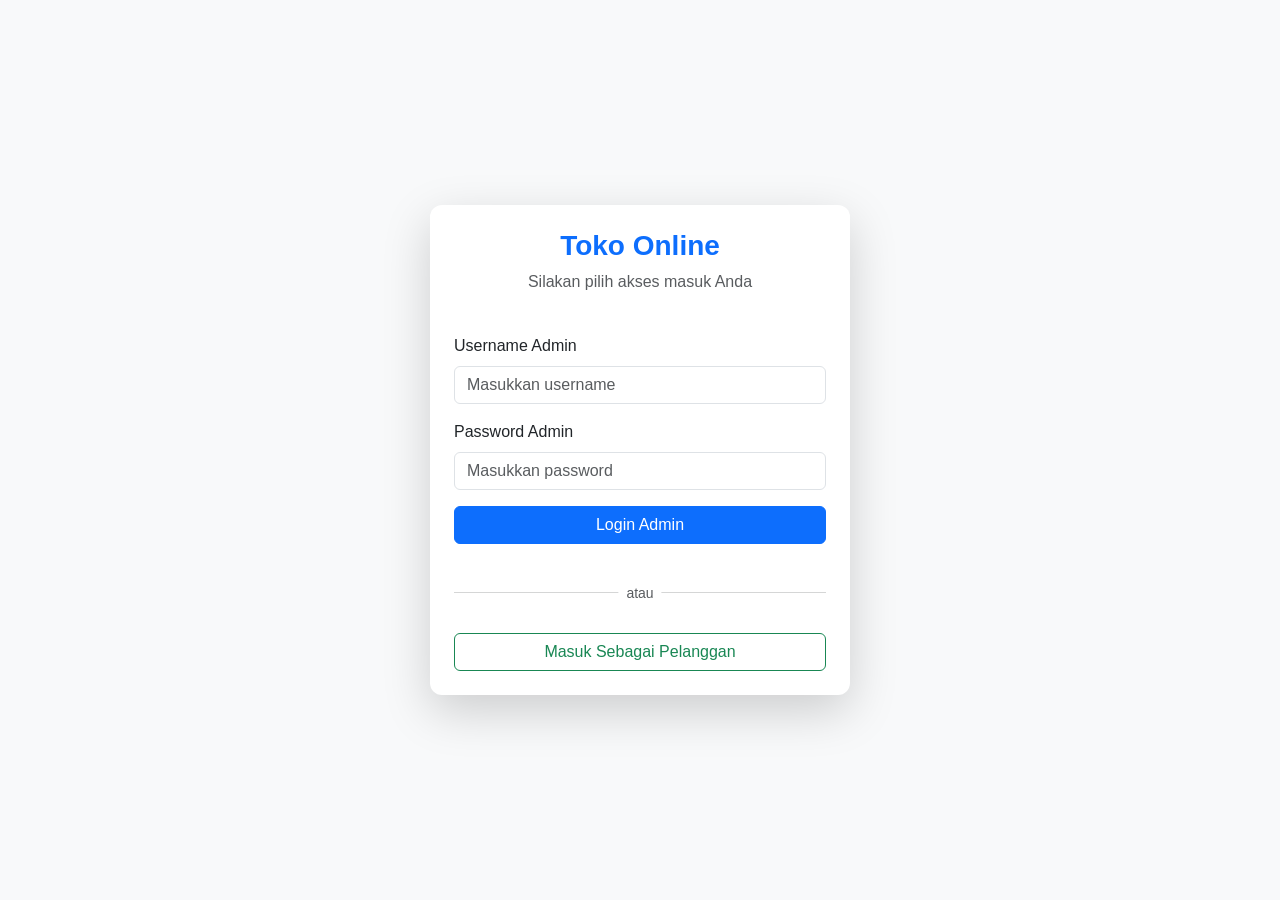
==== index.html @ 9d7d410e "Update index.html" ====
<!DOCTYPE html>
<html lang="id">
<head>
  <meta charset="UTF-8">
  <meta name="viewport" content="width=device-width, initial-scale=1.0">
  <title>Toko Online - BlueThree</title>
  <!-- Bootstrap 5.3 CSS -->
  <link href="https://cdn.jsdelivr.net/npm/bootstrap@5.3.2/dist/css/bootstrap.min.css" rel="stylesheet">
  <link rel="stylesheet" href="style.css">
</head>
<body>

  <!-- Floating Navbar -->
  <nav class="navbar navbar-expand-lg navbar-dark bg-primary floating-nav sticky-top shadow-sm">
    <div class="container">
      <a class="navbar-brand fw-bold" href="#">BlueThree</a>
      <button class="navbar-toggler" type="button" data-bs-toggle="collapse" data-bs-target="#navbarNav">
        <span class="navbar-toggler-icon"></span>
      </button>
      <div class="collapse navbar-collapse" id="navbarNav">
        <ul class="navbar-nav ms-auto">
          <li class="nav-item">
            <a class="nav-link active" id="nav-dash-link" href="#" onclick="showSection('dashboard')">Dashboard</a>
          </li>
          <li class="nav-item">
            <a class="nav-link" id="nav-flash-link" href="#" onclick="showSection('flashsale')">Flash Sale</a>
          </li>
          <li class="nav-item">
            <a class="nav-link" id="nav-cart-link" href="#" onclick="showSection('keranjang')">
              Keranjang <span class="badge bg-danger" id="cartCount">0</span>
            </a>
          </li>
          <li class="nav-item ms-lg-2">
            <button onclick="logout()" class="btn btn-outline-light btn-sm mt-1 mt-lg-0">Keluar</button>
          </li>
        </ul>
      </div>
    </div>
  </nav>

  <main class="container py-4">

    <!-- 1. SEKSI DASHBOARD -->
    <section id="sec-dashboard">
      <div class="row mb-4 align-items-center g-2">
        <div class="col-md-6">
          <input type="text" id="searchInput" class="form-control" placeholder="Cari Produk..." onkeyup="filterProduk()">
        </div>
        <div class="col-md-6 text-md-end">
          <div id="categoryButtons" class="d-flex flex-wrap gap-1 justify-md-content-end">
            <!-- Filter Kategori diisi via JS -->
          </div>
        </div>
      </div>

      <!-- Produk Terpopuler (4 Produk Pertama) -->
      <h4 class="fw-bold mb-3">Produk Terpopuler</h4>
      <div class="row g-3 mb-5" id="popularProductsContainer"></div>

      <!-- Semua Produk -->
      <h4 class="fw-bold mb-3">Semua Produk</h4>
      <div class="row g-3" id="allProductsContainer"></div>
    </section>

    <!-- 2. SEKSI FLASH SALE -->
    <section id="sec-flashsale" class="d-none">
      <div class="p-3 bg-danger text-white rounded mb-4 shadow-sm">
        <h3 class="fw-bold mb-0">🔥 Promo Flash Sale Hari Ini!</h3>
        <p class="mb-0">Dapatkan diskon spesial sebelum penawaran berakhir!</p>
      </div>
      <div class="row g-3" id="flashSaleContainer"></div>
    </section>

    <!-- 3. SEKSI KERANJANG & CHECKOUT -->
    <section id="sec-keranjang" class="d-none">
      <h3 class="fw-bold mb-4">Keranjang Belanja</h3>
      <div class="row g-4">
        <div class="col-lg-8">
          <div class="card shadow-sm p-3">
            <div class="table-responsive">
              <table class="table align-middle">
                <thead>
                  <tr>
                    <th>Produk</th>
                    <th>Harga</th>
                    <th>Aksi</th>
                  </tr>
                </thead>
                <tbody id="cartTableBody"></tbody>
              </table>
            </div>
            <div class="text-end fw-bold fs-5 mt-2">
              Total: Rp <span id="cartTotal">0</span>
            </div>
          </div>
        </div>

        <!-- Form Checkout -->
        <div class="col-lg-4">
          <div class="card shadow-sm p-3">
            <h5 class="fw-bold mb-3">Form Checkout</h5>
            <form id="checkoutForm" onsubmit="handleCheckout(event)">
              <div class="mb-3">
                <label for="custNama" class="form-label fw-semibold">Nama Lengkap</label>
                <input type="text" id="custNama" class="form-control" placeholder="Masukkan nama lengkap" required>
              </div>
              <div class="mb-3">
                <label for="custTelp" class="form-label fw-semibold">No Telepon / WhatsApp</label>
                <input type="tel" id="custTelp" class="form-control" placeholder="08xxxxxxxxxx" required>
              </div>
              <div class="mb-3">
                <label for="custAlamat" class="form-label fw-semibold">Alamat Lengkap</label>
                <textarea id="custAlamat" class="form-control" rows="3" placeholder="Alamat jalan, nomor rumah, kecamatan, kota" required></textarea>
              </div>

              <!-- Pilihan Metode Pembayaran -->
              <div class="mb-3">
                <label class="form-label fw-semibold">Metode Pembayaran</label>
                <div class="d-flex flex-column gap-2">
                  <div class="form-check border p-2 rounded">
                    <input class="form-check-input ms-1" type="radio" name="metodeBayar" id="qris" value="QRIS" checked>
                    <label class="form-check-label ms-2 fw-semibold" for="qris">
                      📱 QRIS (All E-Wallet / M-Banking)
                    </label>
                  </div>
                  <div class="form-check border p-2 rounded">
                    <input class="form-check-input ms-1" type="radio" name="metodeBayar" id="bank" value="Transfer Bank">
                    <label class="form-check-label ms-2 fw-semibold" for="bank">
                      🏦 Transfer Bank (BCA / Mandiri / BRI)
                    </label>
                  </div>
                  <div class="form-check border p-2 rounded">
                    <input class="form-check-input ms-1" type="radio" name="metodeBayar" id="ewallet" value="E-Wallet">
                    <label class="form-check-label ms-2 fw-semibold" for="ewallet">
                      💳 E-Wallet (DANA / OVO / GoPay)
                    </label>
                  </div>
                  <div class="form-check border p-2 rounded">
                    <input class="form-check-input ms-1" type="radio" name="metodeBayar" id="cod" value="COD (Bayar di Tempat)">
                    <label class="form-check-label ms-2 fw-semibold" for="cod">
                      💵 COD (Bayar di Tempat)
                    </label>
                  </div>
                </div>
              </div>

              <button type="submit" class="btn btn-success w-100 fw-bold">Checkout Sekarang</button>
            </form>
          </div>
        </div>
      </div>
    </section>

  </main>

  <!-- MODAL DETAIL PRODUK -->
  <div class="modal fade" id="modalDetailProduk" tabindex="-1" aria-hidden="true">
    <div class="modal-dialog modal-lg modal-dialog-centered">
      <div class="modal-content">
        <div class="modal-header">
          <h5 class="modal-title fw-bold">Detail Produk</h5>
          <button type="button" class="btn-close" data-bs-dismiss="modal" aria-label="Close" onclick="tutupDetailVideo()"></button>
        </div>
        <div class="modal-body">
          <div class="row">
            <div class="col-md-6 mb-3 mb-md-0">
              <img id="detailGambar" src="" class="img-fluid rounded mb-3 w-100 object-fit-cover shadow-sm" style="max-height: 250px;" alt="Detail Gambar">
              <div id="videoWrapper" class="d-none">
                <h6 class="fw-bold mb-2">Video Produk:</h6>
                <div class="ratio ratio-16x9 rounded overflow-hidden shadow-sm">
                  <iframe id="detailVideo" src="" title="Video Produk" allowfullscreen></iframe>
                </div>
              </div>
            </div>
            <div class="col-md-6">
              <span class="badge bg-secondary mb-2" id="detailKategori"></span>
              <h4 class="fw-bold" id="detailNama"></h4>
              <h5 class="text-primary fw-bold my-2" id="detailHarga"></h5>
              <small class="text-muted d-block mb-3" id="detailStok"></small>
              <hr>
              <h6 class="fw-bold">Deskripsi Produk:</h6>
              <p id="detailDeskripsi" class="text-secondary" style="white-space: pre-line;"></p>
              <div id="detailActionBtn" class="mt-4"></div>
            </div>
          </div>
        </div>
      </div>
    </div>
  </div>

  <!-- Bootstrap 5.3 JS -->
  <script src="https://cdn.jsdelivr.net/npm/bootstrap@5.3.2/dist/js/bootstrap.bundle.min.js"></script>
  <script src="script.js"></script>
<!-- MODAL DETAIL PRODUK UNTUK PELANGGAN -->
<div class="modal fade" id="modalDetailProduk" tabindex="-1" aria-hidden="true">
  <div class="modal-dialog modal-lg modal-dialog-centered">
    <div class="modal-content">
      <div class="modal-header">
        <h5 class="modal-title fw-bold" id="detailNamaProduk">Detail Produk</h5>
        <button type="button" class="btn-close" data-bs-dismiss="modal" aria-label="Close"></button>
      </div>
      <div class="modal-body">
        <div class="row">
          <!-- Media (Gambar & Video) -->
          <div class="col-md-6 mb-3 mb-md-0">
            <img id="detailGambar" src="" class="img-fluid rounded mb-3 w-100 object-fit-cover" style="max-height: 300px;" alt="Gambar Produk">
            
            <!-- Video Container (Otomatis Sembunyi Jika Tidak Ada Video) -->
            <div id="detailVideoContainer" class="d-none">
              <h6 class="fw-bold mb-2">Video Produk:</h6>
              <div id="detailVideoPlayer"></div>
            </div>
          </div>

          <!-- Detail Informasi -->
          <div class="col-md-6">
            <span id="detailKategori" class="badge bg-secondary mb-2">Kategori</span>
            <h4 id="detailNama" class="fw-bold">Nama Produk</h4>
            <h3 id="detailHarga" class="text-danger fw-bold my-3">Rp 0</h3>
            <p class="mb-1 text-muted">Stok Tersedia: <strong id="detailStok" class="text-dark">0</strong></p>
            
            <hr>
            
            <h6 class="fw-bold">Deskripsi Produk:</h6>
            <p id="detailDeskripsi" class="text-secondary" style="white-space: pre-line;">Tidak ada deskripsi.</p>

            <div class="d-grid gap-2 mt-4">
              <button id="btnTambahKeranjangModal" class="btn btn-primary btn-lg">+ Tambah ke Keranjang</button>
            </div>
          </div>
        </div>
      </div>
    </div>
  </div>
</div>
</body>
</html>
---- style.css ----
/* Custom CSS untuk Tampilan Tambahan */
body {
  font-family: 'Segoe UI', Tahoma, Geneva, Verdana, sans-serif;
  background-color: #f8f9fa;
  min-height: 100vh;
  display: flex;
  flex-direction: column;
}

main {
  flex: 1;
}

/* Navbar Mengambang (Floating Navbar) */
.floating-nav {
  position: sticky;
  top: 15px;
  z-index: 1030;
  width: 92%;
  max-width: 1200px;
  margin: 15px auto 25px auto;
  border-radius: 16px;
  box-shadow: 0 10px 25px rgba(0, 0, 0, 0.15);
  backdrop-filter: blur(10px);
  transition: all 0.3s ease;
}

/* Responsif Navbar Mengambang di HP */
@media (max-width: 576px) {
  .floating-nav {
    width: 95%;
    top: 10px;
    margin: 10px auto 20px auto;
    border-radius: 12px;
  }
}

/* Card Styling */
.card {
  border: none;
  border-radius: 12px;
  transition: transform 0.2s ease, box-shadow 0.2s ease;
}

.card:hover {
  transform: translateY(-4px);
  box-shadow: 0 8px 20px rgba(0, 0, 0, 0.08) !important;
}

.card-img-top {
  height: 200px;
  object-fit: cover;
  border-top-left-radius: 12px;
  border-top-right-radius: 12px;
}

/* Flash Sale Badge & Price */
.badge-flash {
  position: absolute;
  top: 10px;
  right: 10px;
  background-color: #dc3545;
  color: white;
  font-weight: bold;
  padding: 5px 10px;
  border-radius: 20px;
}

.price-old {
  text-decoration: line-through;
  color: #6c757d;
  font-size: 0.9rem;
}

.price-new {
  color: #dc3545;
  font-weight: bold;
  font-size: 1.2rem;
}

/* Login Box */
.login-container {
  max-width: 420px;
  margin: 80px auto;
}

/* Navigation Active State */
.nav-link.active {
  font-weight: bold;
  border-bottom: 2px solid #ffffff;
}
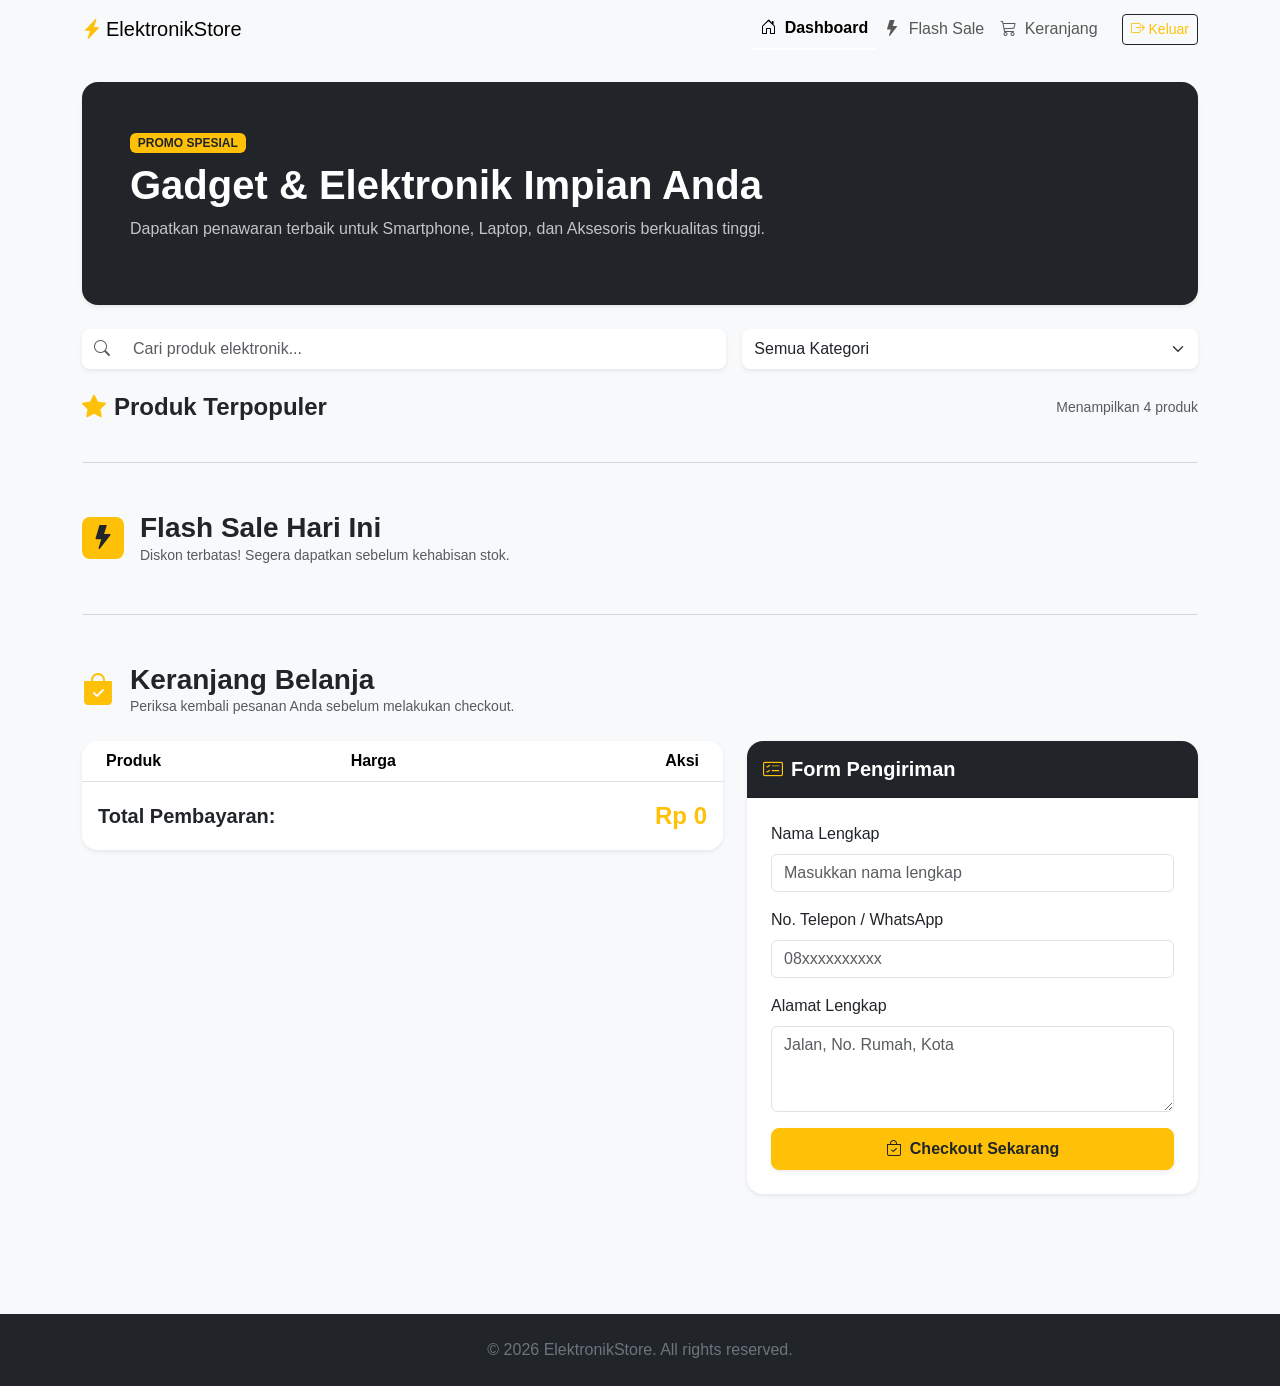
==== commit bf4725f8: "Update index.html" ====
--- a/index.html
+++ b/index.html
@@ -1,237 +1,209 @@
 <!DOCTYPE html>
 <html lang="id">
 <head>
-  <meta charset="UTF-8">
-  <meta name="viewport" content="width=device-width, initial-scale=1.0">
-  <title>Toko Online - BlueThree</title>
-  <!-- Bootstrap 5.3 CSS -->
-  <link href="https://cdn.jsdelivr.net/npm/bootstrap@5.3.2/dist/css/bootstrap.min.css" rel="stylesheet">
-  <link rel="stylesheet" href="style.css">
+    <meta charset="UTF-8">
+    <meta name="viewport" content="width=device-width, initial-scale=1.0">
+    <title>Elektronik Store - Pelanggan</title>
+    <!-- Google Fonts Poppins -->
+    <link href="https://fonts.googleapis.com/css2?family=Poppins:wght@300;400;500;600;700&display=swap" rel="stylesheet">
+    <!-- Bootstrap 5.3 CSS -->
+    <link href="https://cdn.jsdelivr.net/npm/bootstrap@5.3.0/dist/css/bootstrap.min.css" rel="stylesheet">
+    <!-- Bootstrap Icons -->
+    <link rel="stylesheet" href="https://cdn.jsdelivr.net/npm/bootstrap-icons@1.11.1/font/bootstrap-icons.css">
+    <!-- Custom CSS -->
+    <link rel="stylesheet" href="style.css">
 </head>
 <body>
 
-  <!-- Floating Navbar -->
-  <nav class="navbar navbar-expand-lg navbar-dark bg-primary floating-nav sticky-top shadow-sm">
-    <div class="container">
-      <a class="navbar-brand fw-bold" href="#">BlueThree</a>
-      <button class="navbar-toggler" type="button" data-bs-toggle="collapse" data-bs-target="#navbarNav">
-        <span class="navbar-toggler-icon"></span>
-      </button>
-      <div class="collapse navbar-collapse" id="navbarNav">
-        <ul class="navbar-nav ms-auto">
-          <li class="nav-item">
-            <a class="nav-link active" id="nav-dash-link" href="#" onclick="showSection('dashboard')">Dashboard</a>
-          </li>
-          <li class="nav-item">
-            <a class="nav-link" id="nav-flash-link" href="#" onclick="showSection('flashsale')">Flash Sale</a>
-          </li>
-          <li class="nav-item">
-            <a class="nav-link" id="nav-cart-link" href="#" onclick="showSection('keranjang')">
-              Keranjang <span class="badge bg-danger" id="cartCount">0</span>
+    <!-- Sticky Navbar -->
+    <nav class="navbar navbar-expand-lg sticky-top">
+        <div class="container">
+            <a class="navbar-brand font-weight-bold" href="#">
+                <i class="bi bi-lightning-charge-fill me-1 text-warning"></i>ElektronikStore
             </a>
-          </li>
-          <li class="nav-item ms-lg-2">
-            <button onclick="logout()" class="btn btn-outline-light btn-sm mt-1 mt-lg-0">Keluar</button>
-          </li>
-        </ul>
-      </div>
+            <button class="navbar-toggler border-0" type="button" data-bs-toggle="collapse" data-bs-target="#navbarNav">
+                <span class="navbar-toggler-icon"></span>
+            </button>
+            <div class="collapse navbar-collapse" id="navbarNav">
+                <ul class="navbar-nav ms-auto align-items-center">
+                    <li class="nav-item">
+                        <a class="nav-link active" href="#dashboard"><i class="bi bi-house-door me-1"></i> Dashboard</a>
+                    </li>
+                    <li class="nav-item">
+                        <a class="nav-link" href="#flashsale"><i class="bi bi-lightning-fill me-1"></i> Flash Sale</a>
+                    </li>
+                    <li class="nav-item">
+                        <a class="nav-link position-relative" href="#keranjang">
+                            <i class="bi bi-cart3 me-1"></i> Keranjang
+                            <span id="cart-badge" class="position-absolute top-0 start-100 translate-middle badge rounded-pill bg-danger" style="display:none;">0</span>
+                        </a>
+                    </li>
+                    <li class="nav-item ms-lg-3 mt-2 mt-lg-0">
+                        <a class="btn btn-outline-dark btn-sm text-warning" href="login.html" onclick="logout()"><i class="bi bi-box-arrow-right"></i> Keluar</a>
+                    </li>
+                </ul>
+            </div>
+        </div>
+    </nav>
+
+    <!-- Main Container -->
+    <div class="container py-4">
+
+        <!-- SECTION 1: DASHBOARD -->
+        <section id="dashboard" class="mb-5 anchor-offset">
+            <!-- Banner Hero -->
+            <div class="p-4 p-md-5 mb-4 rounded-4 bg-dark text-white shadow-sm d-flex flex-column justify-content-center align-items-start position-relative overflow-hidden">
+                <div class="position-relative z-1 max-w-600">
+                    <span class="badge bg-warning text-dark mb-2 font-weight-bold">PROMO SPESIAL</span>
+                    <h1 class="display-6 fw-bold mb-2">Gadget & Elektronik Impian Anda</h1>
+                    <p class="lead fs-6 text-light opacity-75">Dapatkan penawaran terbaik untuk Smartphone, Laptop, dan Aksesoris berkualitas tinggi.</p>
+                </div>
+            </div>
+
+            <!-- Search and Filter Bar -->
+            <div class="row g-3 mb-4">
+                <div class="col-md-7">
+                    <div class="input-group search-box shadow-sm rounded-3 overflow-hidden">
+                        <span class="input-group-text bg-white border-0"><i class="bi bi-search text-muted"></i></span>
+                        <input type="text" id="search-input" class="form-control border-0 py-2" placeholder="Cari produk elektronik..." onkeyup="renderProducts()">
+                    </div>
+                </div>
+                <div class="col-md-5">
+                    <select id="filter-kategori" class="form-select border-0 shadow-sm py-2 rounded-3" onchange="renderProducts()">
+                        <option value="">Semua Kategori</option>
+                        <option value="Smartphone">Smartphone</option>
+                        <option value="Laptop">Laptop</option>
+                        <option value="Aksesoris">Aksesoris</option>
+                        <option value="TV & Audio">TV & Audio</option>
+                    </select>
+                </div>
+            </div>
+
+            <!-- Produk Terpopuler Section -->
+            <div class="d-flex align-items-center justify-content-between mb-3">
+                <h4 class="fw-bold m-0"><i class="bi bi-star-fill text-warning me-2"></i>Produk Terpopuler</h4>
+                <span class="text-muted small" id="product-count-label">Menampilkan 4 produk</span>
+            </div>
+
+            <!-- Grid Produk -->
+            <div class="row g-4" id="produk-list">
+                <!-- Data produk dimuat oleh JavaScript -->
+            </div>
+        </section>
+
+        <hr class="my-5 border-secondary opacity-25">
+
+        <!-- SECTION 2: FLASH SALE -->
+        <section id="flashsale" class="mb-5 anchor-offset">
+            <div class="d-flex align-items-center mb-4">
+                <div class="bg-warning text-dark p-2 rounded-3 me-3 d-inline-flex align-items-center justify-content-center" style="width: 42px; height: 42px;">
+                    <i class="bi bi-lightning-fill fs-4"></i>
+                </div>
+                <div>
+                    <h3 class="fw-bold mb-0">Flash Sale Hari Ini</h3>
+                    <p class="text-muted small mb-0">Diskon terbatas! Segera dapatkan sebelum kehabisan stok.</p>
+                </div>
+            </div>
+
+            <div class="row g-4" id="flashsale-list">
+                <!-- Data Flash Sale dimuat oleh JavaScript -->
+            </div>
+        </section>
+
+        <hr class="my-5 border-secondary opacity-25">
+
+        <!-- SECTION 3: KERANJANG & CHECKOUT -->
+        <section id="keranjang" class="mb-5 anchor-offset">
+            <div class="d-flex align-items-center mb-4">
+                <i class="bi bi-bag-check-fill text-warning fs-2 me-3"></i>
+                <div>
+                    <h3 class="fw-bold mb-0">Keranjang Belanja</h3>
+                    <p class="text-muted small mb-0">Periksa kembali pesanan Anda sebelum melakukan checkout.</p>
+                </div>
+            </div>
+
+            <div class="row g-4">
+                <!-- Tabel Keranjang -->
+                <div class="col-lg-7">
+                    <div class="card shadow-sm border-0 rounded-4 overflow-hidden mb-4">
+                        <div class="card-body p-0">
+                            <div class="table-responsive">
+                                <table class="table table-hover align-middle mb-0">
+                                    <thead class="bg-light">
+                                        <tr>
+                                            <th class="ps-4">Produk</th>
+                                            <th>Harga</th>
+                                            <th class="text-end pe-4">Aksi</th>
+                                        </tr>
+                                    </thead>
+                                    <tbody id="keranjang-list">
+                                        <!-- Item Keranjang dimuat JS -->
+                                    </tbody>
+                                </table>
+                            </div>
+                        </div>
+                        <div class="card-footer bg-white p-3 d-flex justify-content-between align-items-center border-0">
+                            <span class="fw-bold fs-5">Total Pembayaran:</span>
+                            <span class="fw-bold fs-4 text-warning" id="total-keranjang">Rp 0</span>
+                        </div>
+                    </div>
+                </div>
+
+                <!-- Form Checkout -->
+                <div class="col-lg-5">
+                    <div class="card shadow-sm border-0 rounded-4">
+                        <div class="card-header bg-dark text-white p-3 rounded-top-4">
+                            <h5 class="fw-bold m-0"><i class="bi bi-card-checklist text-warning me-2"></i>Form Pengiriman</h5>
+                        </div>
+                        <div class="card-body p-4">
+                            <form id="checkout-form" onsubmit="checkout(event)">
+                                <div class="mb-3">
+                                    <label class="form-label fw-medium">Nama Lengkap</label>
+                                    <input type="text" id="cust-nama" class="form-control" placeholder="Masukkan nama lengkap" required>
+                                </div>
+                                <div class="mb-3">
+                                    <label class="form-label fw-medium">No. Telepon / WhatsApp</label>
+                                    <input type="tel" id="cust-telepon" class="form-control" placeholder="08xxxxxxxxxx" required>
+                                </div>
+                                <div class="mb-3">
+                                    <label class="form-label fw-medium">Alamat Lengkap</label>
+                                    <textarea id="cust-alamat" class="form-control" rows="3" placeholder="Jalan, No. Rumah, Kota" required></textarea>
+                                </div>
+                                <button type="submit" class="btn btn-warning w-100 py-2 fw-bold text-dark rounded-3 shadow-sm">
+                                    <i class="bi bi-bag-check me-2"></i>Checkout Sekarang
+                                </button>
+                            </form>
+                        </div>
+                    </div>
+                </div>
+            </div>
+        </section>
+
     </div>
-  </nav>
-
-  <main class="container py-4">
-
-    <!-- 1. SEKSI DASHBOARD -->
-    <section id="sec-dashboard">
-      <div class="row mb-4 align-items-center g-2">
-        <div class="col-md-6">
-          <input type="text" id="searchInput" class="form-control" placeholder="Cari Produk..." onkeyup="filterProduk()">
+
+    <!-- Modal Popup Detail Produk / Video -->
+    <div class="modal fade" id="productModal" tabindex="-1" aria-hidden="true">
+        <div class="modal-dialog modal-dialog-centered modal-lg">
+            <div class="modal-content rounded-4 border-0 shadow">
+                <div class="modal-header border-0 bg-dark text-white rounded-top-4">
+                    <h5 class="modal-title fw-bold" id="modal-title">Detail Produk</h5>
+                    <button type="button" class="btn-close btn-close-white" data-bs-dismiss="modal" aria-label="Close"></button>
+                </div>
+                <div class="modal-body p-4" id="modal-body">
+                    <!-- Detail dimuat via JS -->
+                </div>
+            </div>
         </div>
-        <div class="col-md-6 text-md-end">
-          <div id="categoryButtons" class="d-flex flex-wrap gap-1 justify-md-content-end">
-            <!-- Filter Kategori diisi via JS -->
-          </div>
+    </div>
+
+    <footer class="bg-dark text-white text-center py-4 mt-5">
+        <div class="container">
+            <p class="mb-0 text-secondary">&copy; 2026 ElektronikStore. All rights reserved.</p>
         </div>
-      </div>
-
-      <!-- Produk Terpopuler (4 Produk Pertama) -->
-      <h4 class="fw-bold mb-3">Produk Terpopuler</h4>
-      <div class="row g-3 mb-5" id="popularProductsContainer"></div>
-
-      <!-- Semua Produk -->
-      <h4 class="fw-bold mb-3">Semua Produk</h4>
-      <div class="row g-3" id="allProductsContainer"></div>
-    </section>
-
-    <!-- 2. SEKSI FLASH SALE -->
-    <section id="sec-flashsale" class="d-none">
-      <div class="p-3 bg-danger text-white rounded mb-4 shadow-sm">
-        <h3 class="fw-bold mb-0">🔥 Promo Flash Sale Hari Ini!</h3>
-        <p class="mb-0">Dapatkan diskon spesial sebelum penawaran berakhir!</p>
-      </div>
-      <div class="row g-3" id="flashSaleContainer"></div>
-    </section>
-
-    <!-- 3. SEKSI KERANJANG & CHECKOUT -->
-    <section id="sec-keranjang" class="d-none">
-      <h3 class="fw-bold mb-4">Keranjang Belanja</h3>
-      <div class="row g-4">
-        <div class="col-lg-8">
-          <div class="card shadow-sm p-3">
-            <div class="table-responsive">
-              <table class="table align-middle">
-                <thead>
-                  <tr>
-                    <th>Produk</th>
-                    <th>Harga</th>
-                    <th>Aksi</th>
-                  </tr>
-                </thead>
-                <tbody id="cartTableBody"></tbody>
-              </table>
-            </div>
-            <div class="text-end fw-bold fs-5 mt-2">
-              Total: Rp <span id="cartTotal">0</span>
-            </div>
-          </div>
-        </div>
-
-        <!-- Form Checkout -->
-        <div class="col-lg-4">
-          <div class="card shadow-sm p-3">
-            <h5 class="fw-bold mb-3">Form Checkout</h5>
-            <form id="checkoutForm" onsubmit="handleCheckout(event)">
-              <div class="mb-3">
-                <label for="custNama" class="form-label fw-semibold">Nama Lengkap</label>
-                <input type="text" id="custNama" class="form-control" placeholder="Masukkan nama lengkap" required>
-              </div>
-              <div class="mb-3">
-                <label for="custTelp" class="form-label fw-semibold">No Telepon / WhatsApp</label>
-                <input type="tel" id="custTelp" class="form-control" placeholder="08xxxxxxxxxx" required>
-              </div>
-              <div class="mb-3">
-                <label for="custAlamat" class="form-label fw-semibold">Alamat Lengkap</label>
-                <textarea id="custAlamat" class="form-control" rows="3" placeholder="Alamat jalan, nomor rumah, kecamatan, kota" required></textarea>
-              </div>
-
-              <!-- Pilihan Metode Pembayaran -->
-              <div class="mb-3">
-                <label class="form-label fw-semibold">Metode Pembayaran</label>
-                <div class="d-flex flex-column gap-2">
-                  <div class="form-check border p-2 rounded">
-                    <input class="form-check-input ms-1" type="radio" name="metodeBayar" id="qris" value="QRIS" checked>
-                    <label class="form-check-label ms-2 fw-semibold" for="qris">
-                      📱 QRIS (All E-Wallet / M-Banking)
-                    </label>
-                  </div>
-                  <div class="form-check border p-2 rounded">
-                    <input class="form-check-input ms-1" type="radio" name="metodeBayar" id="bank" value="Transfer Bank">
-                    <label class="form-check-label ms-2 fw-semibold" for="bank">
-                      🏦 Transfer Bank (BCA / Mandiri / BRI)
-                    </label>
-                  </div>
-                  <div class="form-check border p-2 rounded">
-                    <input class="form-check-input ms-1" type="radio" name="metodeBayar" id="ewallet" value="E-Wallet">
-                    <label class="form-check-label ms-2 fw-semibold" for="ewallet">
-                      💳 E-Wallet (DANA / OVO / GoPay)
-                    </label>
-                  </div>
-                  <div class="form-check border p-2 rounded">
-                    <input class="form-check-input ms-1" type="radio" name="metodeBayar" id="cod" value="COD (Bayar di Tempat)">
-                    <label class="form-check-label ms-2 fw-semibold" for="cod">
-                      💵 COD (Bayar di Tempat)
-                    </label>
-                  </div>
-                </div>
-              </div>
-
-              <button type="submit" class="btn btn-success w-100 fw-bold">Checkout Sekarang</button>
-            </form>
-          </div>
-        </div>
-      </div>
-    </section>
-
-  </main>
-
-  <!-- MODAL DETAIL PRODUK -->
-  <div class="modal fade" id="modalDetailProduk" tabindex="-1" aria-hidden="true">
-    <div class="modal-dialog modal-lg modal-dialog-centered">
-      <div class="modal-content">
-        <div class="modal-header">
-          <h5 class="modal-title fw-bold">Detail Produk</h5>
-          <button type="button" class="btn-close" data-bs-dismiss="modal" aria-label="Close" onclick="tutupDetailVideo()"></button>
-        </div>
-        <div class="modal-body">
-          <div class="row">
-            <div class="col-md-6 mb-3 mb-md-0">
-              <img id="detailGambar" src="" class="img-fluid rounded mb-3 w-100 object-fit-cover shadow-sm" style="max-height: 250px;" alt="Detail Gambar">
-              <div id="videoWrapper" class="d-none">
-                <h6 class="fw-bold mb-2">Video Produk:</h6>
-                <div class="ratio ratio-16x9 rounded overflow-hidden shadow-sm">
-                  <iframe id="detailVideo" src="" title="Video Produk" allowfullscreen></iframe>
-                </div>
-              </div>
-            </div>
-            <div class="col-md-6">
-              <span class="badge bg-secondary mb-2" id="detailKategori"></span>
-              <h4 class="fw-bold" id="detailNama"></h4>
-              <h5 class="text-primary fw-bold my-2" id="detailHarga"></h5>
-              <small class="text-muted d-block mb-3" id="detailStok"></small>
-              <hr>
-              <h6 class="fw-bold">Deskripsi Produk:</h6>
-              <p id="detailDeskripsi" class="text-secondary" style="white-space: pre-line;"></p>
-              <div id="detailActionBtn" class="mt-4"></div>
-            </div>
-          </div>
-        </div>
-      </div>
-    </div>
-  </div>
-
-  <!-- Bootstrap 5.3 JS -->
-  <script src="https://cdn.jsdelivr.net/npm/bootstrap@5.3.2/dist/js/bootstrap.bundle.min.js"></script>
-  <script src="script.js"></script>
-<!-- MODAL DETAIL PRODUK UNTUK PELANGGAN -->
-<div class="modal fade" id="modalDetailProduk" tabindex="-1" aria-hidden="true">
-  <div class="modal-dialog modal-lg modal-dialog-centered">
-    <div class="modal-content">
-      <div class="modal-header">
-        <h5 class="modal-title fw-bold" id="detailNamaProduk">Detail Produk</h5>
-        <button type="button" class="btn-close" data-bs-dismiss="modal" aria-label="Close"></button>
-      </div>
-      <div class="modal-body">
-        <div class="row">
-          <!-- Media (Gambar & Video) -->
-          <div class="col-md-6 mb-3 mb-md-0">
-            <img id="detailGambar" src="" class="img-fluid rounded mb-3 w-100 object-fit-cover" style="max-height: 300px;" alt="Gambar Produk">
-            
-            <!-- Video Container (Otomatis Sembunyi Jika Tidak Ada Video) -->
-            <div id="detailVideoContainer" class="d-none">
-              <h6 class="fw-bold mb-2">Video Produk:</h6>
-              <div id="detailVideoPlayer"></div>
-            </div>
-          </div>
-
-          <!-- Detail Informasi -->
-          <div class="col-md-6">
-            <span id="detailKategori" class="badge bg-secondary mb-2">Kategori</span>
-            <h4 id="detailNama" class="fw-bold">Nama Produk</h4>
-            <h3 id="detailHarga" class="text-danger fw-bold my-3">Rp 0</h3>
-            <p class="mb-1 text-muted">Stok Tersedia: <strong id="detailStok" class="text-dark">0</strong></p>
-            
-            <hr>
-            
-            <h6 class="fw-bold">Deskripsi Produk:</h6>
-            <p id="detailDeskripsi" class="text-secondary" style="white-space: pre-line;">Tidak ada deskripsi.</p>
-
-            <div class="d-grid gap-2 mt-4">
-              <button id="btnTambahKeranjangModal" class="btn btn-primary btn-lg">+ Tambah ke Keranjang</button>
-            </div>
-          </div>
-        </div>
-      </div>
-    </div>
-  </div>
-</div>
+    </footer>
+
+    <!-- Bootstrap 5.3 JS Bundle -->
+    <script src="https://cdn.jsdelivr.net/npm/bootstrap@5.3.0/dist/js/bootstrap.bundle.min.js"></script>
+    <script src="script.js"></script>
 </body>
 </html>
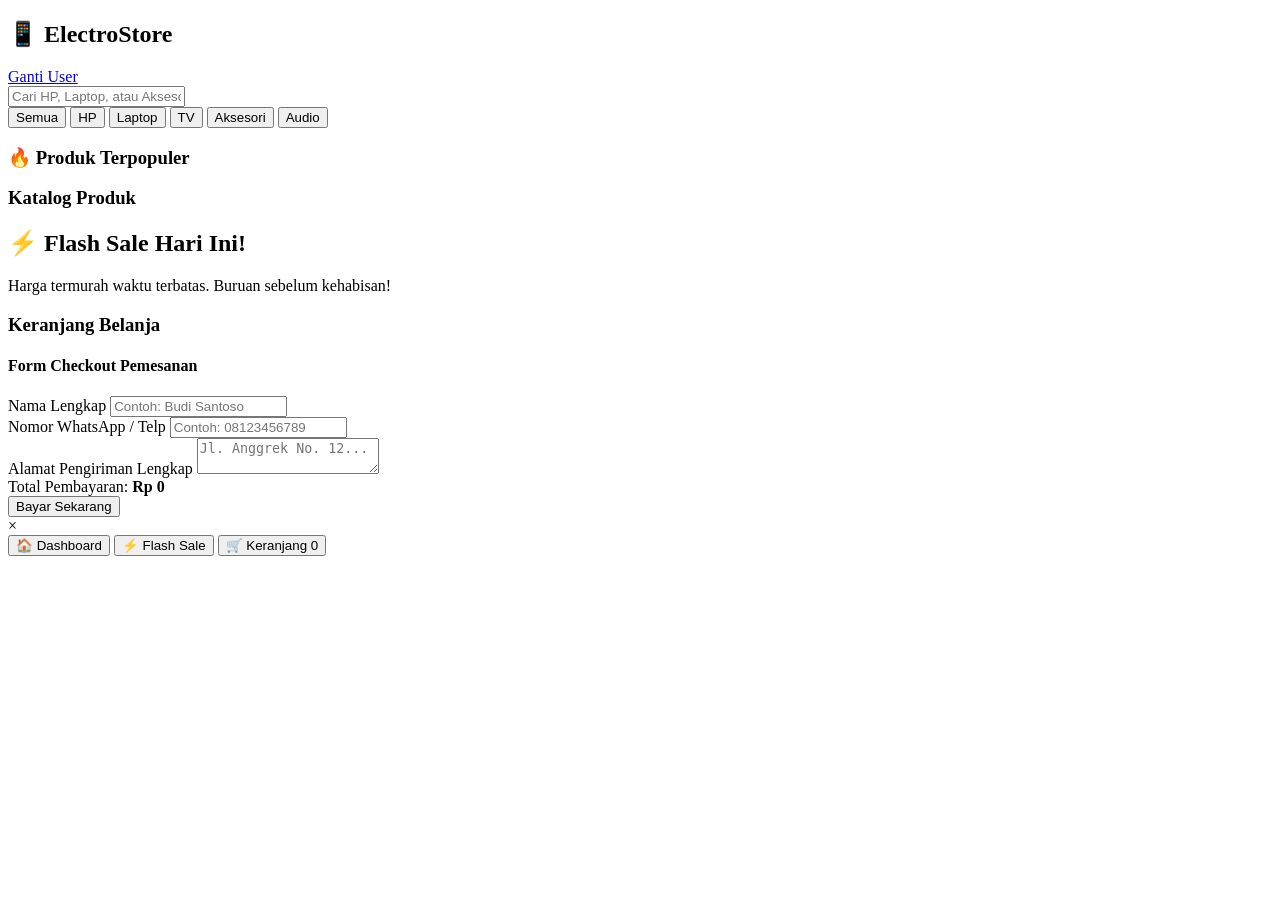
==== commit e786d386: "Update index.html" ====
--- a/index.html
+++ b/index.html
@@ -3,207 +3,134 @@
 <head>
     <meta charset="UTF-8">
     <meta name="viewport" content="width=device-width, initial-scale=1.0">
-    <title>Elektronik Store - Pelanggan</title>
-    <!-- Google Fonts Poppins -->
-    <link href="https://fonts.googleapis.com/css2?family=Poppins:wght@300;400;500;600;700&display=swap" rel="stylesheet">
-    <!-- Bootstrap 5.3 CSS -->
-    <link href="https://cdn.jsdelivr.net/npm/bootstrap@5.3.0/dist/css/bootstrap.min.css" rel="stylesheet">
-    <!-- Bootstrap Icons -->
-    <link rel="stylesheet" href="https://cdn.jsdelivr.net/npm/bootstrap-icons@1.11.1/font/bootstrap-icons.css">
-    <!-- Custom CSS -->
-    <link rel="stylesheet" href="style.css">
+    <title>ElectroStore - Toko Elektronik & HP</title>
+    <link rel="stylesheet" href="css/style.css">
 </head>
-<body>
+<body class="bg-dark pb-bottom-nav">
 
-    <!-- Sticky Navbar -->
-    <nav class="navbar navbar-expand-lg sticky-top">
-        <div class="container">
-            <a class="navbar-brand font-weight-bold" href="#">
-                <i class="bi bi-lightning-charge-fill me-1 text-warning"></i>ElektronikStore
-            </a>
-            <button class="navbar-toggler border-0" type="button" data-bs-toggle="collapse" data-bs-target="#navbarNav">
-                <span class="navbar-toggler-icon"></span>
-            </button>
-            <div class="collapse navbar-collapse" id="navbarNav">
-                <ul class="navbar-nav ms-auto align-items-center">
-                    <li class="nav-item">
-                        <a class="nav-link active" href="#dashboard"><i class="bi bi-house-door me-1"></i> Dashboard</a>
-                    </li>
-                    <li class="nav-item">
-                        <a class="nav-link" href="#flashsale"><i class="bi bi-lightning-fill me-1"></i> Flash Sale</a>
-                    </li>
-                    <li class="nav-item">
-                        <a class="nav-link position-relative" href="#keranjang">
-                            <i class="bi bi-cart3 me-1"></i> Keranjang
-                            <span id="cart-badge" class="position-absolute top-0 start-100 translate-middle badge rounded-pill bg-danger" style="display:none;">0</span>
-                        </a>
-                    </li>
-                    <li class="nav-item ms-lg-3 mt-2 mt-lg-0">
-                        <a class="btn btn-outline-dark btn-sm text-warning" href="login.html" onclick="logout()"><i class="bi bi-box-arrow-right"></i> Keluar</a>
-                    </li>
-                </ul>
+    <!-- Header Atas Pelanggan -->
+    <header class="top-header">
+        <div class="header-container">
+            <h2 class="brand-logo">📱 Electro<span>Store</span></h2>
+            <a href="login.html" class="btn btn-sm btn-outline-light">Ganti User</a>
+        </div>
+    </header>
+
+    <main class="container mt-3">
+
+        <!-- TAB 1: CATALOG DASHBOARD -->
+        <section id="user-tab-home" class="user-tab-content active">
+            <!-- Pencarian & Filter -->
+            <div class="search-box mb-3">
+                <input type="text" id="searchInput" class="form-control" placeholder="Cari HP, Laptop, atau Aksesori..." onkeyup="filterUserProducts()">
             </div>
-        </div>
-    </nav>
 
-    <!-- Main Container -->
-    <div class="container py-4">
+            <div class="category-scroll mb-3">
+                <button class="btn-cat active" onclick="setCategoryFilter('Semua', this)">Semua</button>
+                <button class="btn-cat" onclick="setCategoryFilter('HP', this)">HP</button>
+                <button class="btn-cat" onclick="setCategoryFilter('Laptop', this)">Laptop</button>
+                <button class="btn-cat" onclick="setCategoryFilter('TV', this)">TV</button>
+                <button class="btn-cat" onclick="setCategoryFilter('Aksesori', this)">Aksesori</button>
+                <button class="btn-cat" onclick="setCategoryFilter('Audio', this)">Audio</button>
+            </div>
 
-        <!-- SECTION 1: DASHBOARD -->
-        <section id="dashboard" class="mb-5 anchor-offset">
-            <!-- Banner Hero -->
-            <div class="p-4 p-md-5 mb-4 rounded-4 bg-dark text-white shadow-sm d-flex flex-column justify-content-center align-items-start position-relative overflow-hidden">
-                <div class="position-relative z-1 max-w-600">
-                    <span class="badge bg-warning text-dark mb-2 font-weight-bold">PROMO SPESIAL</span>
-                    <h1 class="display-6 fw-bold mb-2">Gadget & Elektronik Impian Anda</h1>
-                    <p class="lead fs-6 text-light opacity-75">Dapatkan penawaran terbaik untuk Smartphone, Laptop, dan Aksesoris berkualitas tinggi.</p>
+            <!-- Produk Terpopuler -->
+            <div id="popularSection">
+                <h3 class="section-title">🔥 Produk Terpopuler</h3>
+                <div id="popularGrid" class="product-grid mb-4">
+                    <!-- Controlled by JS -->
                 </div>
             </div>
 
-            <!-- Search and Filter Bar -->
-            <div class="row g-3 mb-4">
-                <div class="col-md-7">
-                    <div class="input-group search-box shadow-sm rounded-3 overflow-hidden">
-                        <span class="input-group-text bg-white border-0"><i class="bi bi-search text-muted"></i></span>
-                        <input type="text" id="search-input" class="form-control border-0 py-2" placeholder="Cari produk elektronik..." onkeyup="renderProducts()">
-                    </div>
-                </div>
-                <div class="col-md-5">
-                    <select id="filter-kategori" class="form-select border-0 shadow-sm py-2 rounded-3" onchange="renderProducts()">
-                        <option value="">Semua Kategori</option>
-                        <option value="Smartphone">Smartphone</option>
-                        <option value="Laptop">Laptop</option>
-                        <option value="Aksesoris">Aksesoris</option>
-                        <option value="TV & Audio">TV & Audio</option>
-                    </select>
-                </div>
-            </div>
-
-            <!-- Produk Terpopuler Section -->
-            <div class="d-flex align-items-center justify-content-between mb-3">
-                <h4 class="fw-bold m-0"><i class="bi bi-star-fill text-warning me-2"></i>Produk Terpopuler</h4>
-                <span class="text-muted small" id="product-count-label">Menampilkan 4 produk</span>
-            </div>
-
-            <!-- Grid Produk -->
-            <div class="row g-4" id="produk-list">
-                <!-- Data produk dimuat oleh JavaScript -->
+            <!-- Semua / Catalog Produk -->
+            <h3 class="section-title">Katalog Produk</h3>
+            <div id="userProductGrid" class="product-grid">
+                <!-- Controlled by JS -->
             </div>
         </section>
 
-        <hr class="my-5 border-secondary opacity-25">
-
-        <!-- SECTION 2: FLASH SALE -->
-        <section id="flashsale" class="mb-5 anchor-offset">
-            <div class="d-flex align-items-center mb-4">
-                <div class="bg-warning text-dark p-2 rounded-3 me-3 d-inline-flex align-items-center justify-content-center" style="width: 42px; height: 42px;">
-                    <i class="bi bi-lightning-fill fs-4"></i>
-                </div>
-                <div>
-                    <h3 class="fw-bold mb-0">Flash Sale Hari Ini</h3>
-                    <p class="text-muted small mb-0">Diskon terbatas! Segera dapatkan sebelum kehabisan stok.</p>
-                </div>
+        <!-- TAB 2: FLASH SALE -->
+        <section id="user-tab-flashsale" class="user-tab-content">
+            <div class="flash-header card mb-3">
+                <h2>⚡ Flash Sale Hari Ini!</h2>
+                <p>Harga termurah waktu terbatas. Buruan sebelum kehabisan!</p>
             </div>
-
-            <div class="row g-4" id="flashsale-list">
-                <!-- Data Flash Sale dimuat oleh JavaScript -->
+            <div id="userFlashGrid" class="product-grid">
+                <!-- Controlled by JS -->
             </div>
         </section>
 
-        <hr class="my-5 border-secondary opacity-25">
-
-        <!-- SECTION 3: KERANJANG & CHECKOUT -->
-        <section id="keranjang" class="mb-5 anchor-offset">
-            <div class="d-flex align-items-center mb-4">
-                <i class="bi bi-bag-check-fill text-warning fs-2 me-3"></i>
-                <div>
-                    <h3 class="fw-bold mb-0">Keranjang Belanja</h3>
-                    <p class="text-muted small mb-0">Periksa kembali pesanan Anda sebelum melakukan checkout.</p>
-                </div>
+        <!-- TAB 3: KERANJANG & CHECKOUT -->
+        <section id="user-tab-cart" class="user-tab-content">
+            <h3 class="section-title">Keranjang Belanja</h3>
+            <div id="cartItemsContainer" class="cart-list mb-3">
+                <!-- Controlled by JS -->
             </div>
 
-            <div class="row g-4">
-                <!-- Tabel Keranjang -->
-                <div class="col-lg-7">
-                    <div class="card shadow-sm border-0 rounded-4 overflow-hidden mb-4">
-                        <div class="card-body p-0">
-                            <div class="table-responsive">
-                                <table class="table table-hover align-middle mb-0">
-                                    <thead class="bg-light">
-                                        <tr>
-                                            <th class="ps-4">Produk</th>
-                                            <th>Harga</th>
-                                            <th class="text-end pe-4">Aksi</th>
-                                        </tr>
-                                    </thead>
-                                    <tbody id="keranjang-list">
-                                        <!-- Item Keranjang dimuat JS -->
-                                    </tbody>
-                                </table>
-                            </div>
-                        </div>
-                        <div class="card-footer bg-white p-3 d-flex justify-content-between align-items-center border-0">
-                            <span class="fw-bold fs-5">Total Pembayaran:</span>
-                            <span class="fw-bold fs-4 text-warning" id="total-keranjang">Rp 0</span>
-                        </div>
+            <div class="card checkout-card">
+                <h4>Form Checkout Pemesanan</h4>
+                <form id="checkoutForm" onsubmit="handleCheckout(event)">
+                    <div class="form-group">
+                        <label>Nama Lengkap</label>
+                        <input type="text" id="custName" class="form-control" required placeholder="Contoh: Budi Santoso">
                     </div>
-                </div>
+                    <div class="form-group">
+                        <label>Nomor WhatsApp / Telp</label>
+                        <input type="tel" id="custPhone" class="form-control" required placeholder="Contoh: 08123456789">
+                    </div>
+                    <div class="form-group">
+                        <label>Alamat Pengiriman Lengkap</label>
+                        <textarea id="custAddress" class="form-control" rows="2" required placeholder="Jl. Anggrek No. 12..."></textarea>
+                    </div>
 
-                <!-- Form Checkout -->
-                <div class="col-lg-5">
-                    <div class="card shadow-sm border-0 rounded-4">
-                        <div class="card-header bg-dark text-white p-3 rounded-top-4">
-                            <h5 class="fw-bold m-0"><i class="bi bi-card-checklist text-warning me-2"></i>Form Pengiriman</h5>
-                        </div>
-                        <div class="card-body p-4">
-                            <form id="checkout-form" onsubmit="checkout(event)">
-                                <div class="mb-3">
-                                    <label class="form-label fw-medium">Nama Lengkap</label>
-                                    <input type="text" id="cust-nama" class="form-control" placeholder="Masukkan nama lengkap" required>
-                                </div>
-                                <div class="mb-3">
-                                    <label class="form-label fw-medium">No. Telepon / WhatsApp</label>
-                                    <input type="tel" id="cust-telepon" class="form-control" placeholder="08xxxxxxxxxx" required>
-                                </div>
-                                <div class="mb-3">
-                                    <label class="form-label fw-medium">Alamat Lengkap</label>
-                                    <textarea id="cust-alamat" class="form-control" rows="3" placeholder="Jalan, No. Rumah, Kota" required></textarea>
-                                </div>
-                                <button type="submit" class="btn btn-warning w-100 py-2 fw-bold text-dark rounded-3 shadow-sm">
-                                    <i class="bi bi-bag-check me-2"></i>Checkout Sekarang
-                                </button>
-                            </form>
-                        </div>
+                    <div class="cart-summary flex-between mb-3">
+                        <span>Total Pembayaran:</span>
+                        <strong id="cartTotalPrice" class="text-accent fs-12">Rp 0</strong>
                     </div>
-                </div>
+
+                    <button type="submit" class="btn btn-accent btn-block btn-lg">Bayar Sekarang</button>
+                </form>
             </div>
         </section>
 
-    </div>
+    </main>
 
-    <!-- Modal Popup Detail Produk / Video -->
-    <div class="modal fade" id="productModal" tabindex="-1" aria-hidden="true">
-        <div class="modal-dialog modal-dialog-centered modal-lg">
-            <div class="modal-content rounded-4 border-0 shadow">
-                <div class="modal-header border-0 bg-dark text-white rounded-top-4">
-                    <h5 class="modal-title fw-bold" id="modal-title">Detail Produk</h5>
-                    <button type="button" class="btn-close btn-close-white" data-bs-dismiss="modal" aria-label="Close"></button>
-                </div>
-                <div class="modal-body p-4" id="modal-body">
-                    <!-- Detail dimuat via JS -->
-                </div>
+    <!-- POPUP MODAL DETAIL PRODUK -->
+    <div id="detailModal" class="modal">
+        <div class="modal-content">
+            <span class="close-modal" onclick="closeDetailModal()">&times;</span>
+            <div id="detailContent">
+                <!-- Controlled by JS -->
             </div>
         </div>
     </div>
 
-    <footer class="bg-dark text-white text-center py-4 mt-5">
-        <div class="container">
-            <p class="mb-0 text-secondary">&copy; 2026 ElektronikStore. All rights reserved.</p>
-        </div>
-    </footer>
+    <!-- NAVBAR BAWAH (MOBILE NAVIGATION) -->
+    <nav class="bottom-nav">
+        <button class="nav-item active" onclick="switchUserTab('home', this)">
+            <span class="nav-icon">🏠</span>
+            <span class="nav-label">Dashboard</span>
+        </button>
+        <button class="nav-item" onclick="switchUserTab('flashsale', this)">
+            <span class="nav-icon">⚡</span>
+            <span class="nav-label">Flash Sale</span>
+        </button>
+        <button class="nav-item" onclick="switchUserTab('cart', this)">
+            <span class="nav-icon">🛒</span>
+            <span class="nav-label">Keranjang</span>
+            <span id="cartBadge" class="badge-count">0</span>
+        </button>
+    </nav>
 
-    <!-- Bootstrap 5.3 JS Bundle -->
-    <script src="https://cdn.jsdelivr.net/npm/bootstrap@5.3.0/dist/js/bootstrap.bundle.min.js"></script>
-    <script src="script.js"></script>
+    <script src="js/script.js"></script>
+    <script>
+        document.addEventListener('DOMContentLoaded', () => {
+            initDefaultData();
+            renderUserProducts();
+            renderUserFlashSales();
+            renderCart();
+            startFlashTimers();
+        });
+    </script>
 </body>
 </html>
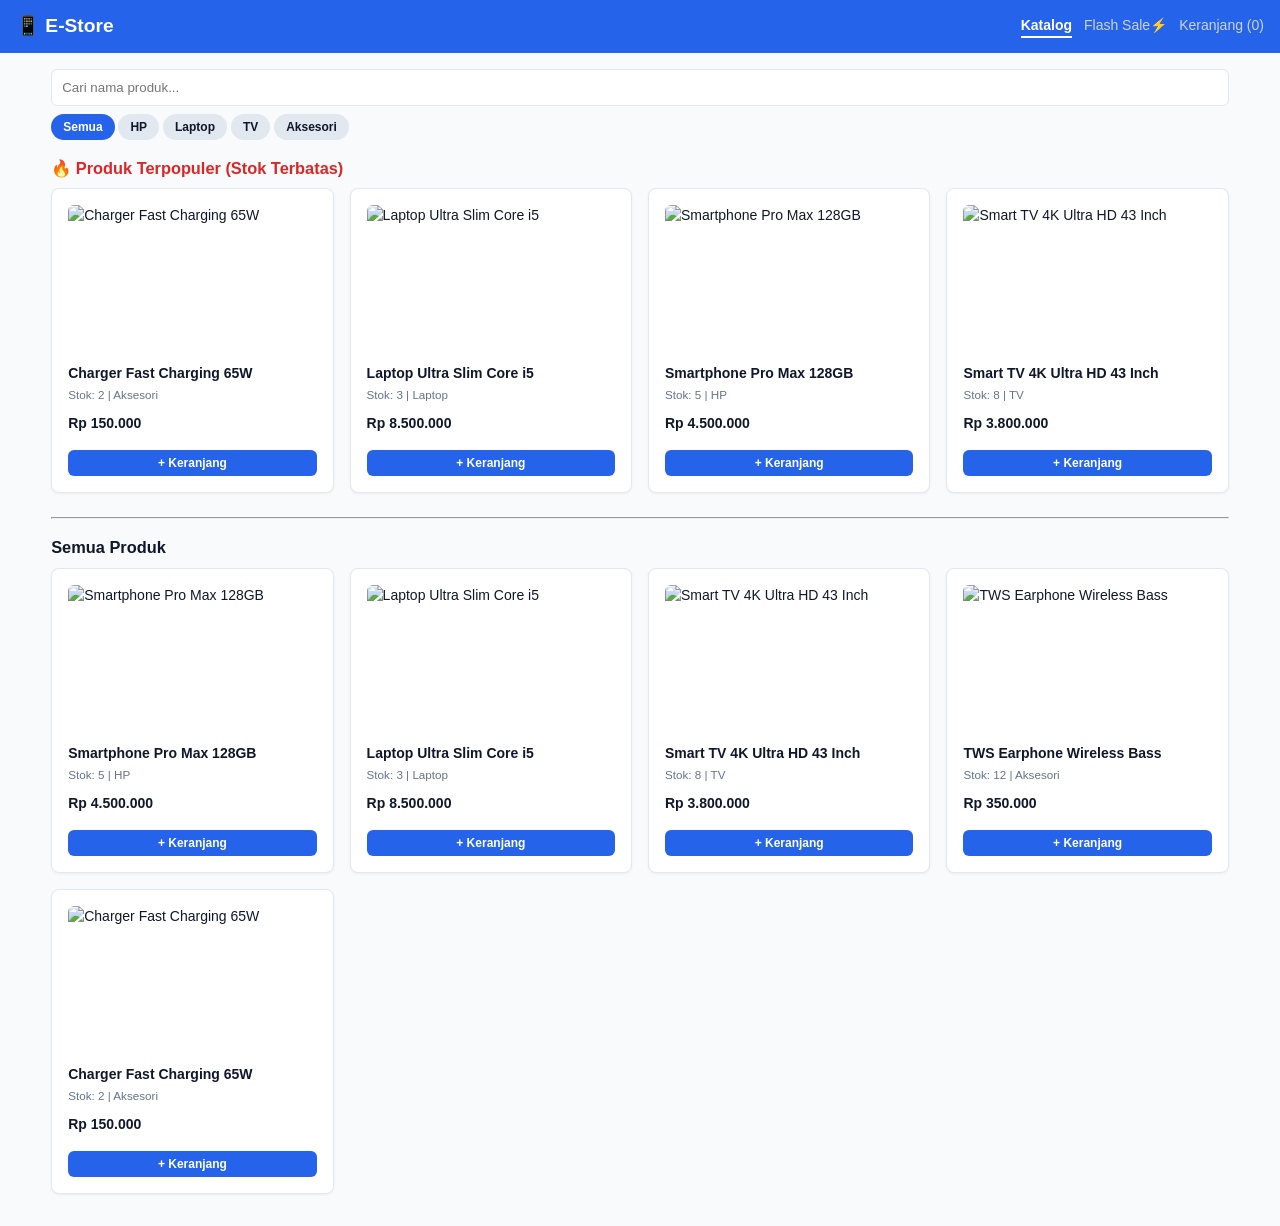
==== commit 5648b776: "Update index.html" ====
--- a/index.html
+++ b/index.html
@@ -3,134 +3,103 @@
 <head>
     <meta charset="UTF-8">
     <meta name="viewport" content="width=device-width, initial-scale=1.0">
-    <title>ElectroStore - Toko Elektronik & HP</title>
+    <title>E-Store Elektronik</title>
     <link rel="stylesheet" href="css/style.css">
 </head>
-<body class="bg-dark pb-bottom-nav">
+<body>
 
-    <!-- Header Atas Pelanggan -->
-    <header class="top-header">
-        <div class="header-container">
-            <h2 class="brand-logo">📱 Electro<span>Store</span></h2>
-            <a href="login.html" class="btn btn-sm btn-outline-light">Ganti User</a>
-        </div>
+    <!-- Header Navbar Toko -->
+    <header class="navbar bg-primary text-white sticky-top">
+        <div class="logo">📱 E-Store</div>
+        <nav class="nav-links">
+            <a href="#" class="nav-item active" onclick="switchCustomerTab(event, 'katalog')">Katalog</a>
+            <a href="#" class="nav-item" onclick="switchCustomerTab(event, 'flashsale')">Flash Sale⚡</a>
+            <a href="#" class="nav-item" onclick="switchCustomerTab(event, 'keranjang')">Keranjang (<span id="cart-count">0</span>)</a>
+        </nav>
     </header>
 
-    <main class="container mt-3">
+    <div class="container mt-2 mb-4">
 
-        <!-- TAB 1: CATALOG DASHBOARD -->
-        <section id="user-tab-home" class="user-tab-content active">
+        <!-- TAB KATALOG -->
+        <section id="tab-katalog" class="tab-content">
             <!-- Pencarian & Filter -->
-            <div class="search-box mb-3">
-                <input type="text" id="searchInput" class="form-control" placeholder="Cari HP, Laptop, atau Aksesori..." onkeyup="filterUserProducts()">
-            </div>
-
-            <div class="category-scroll mb-3">
-                <button class="btn-cat active" onclick="setCategoryFilter('Semua', this)">Semua</button>
-                <button class="btn-cat" onclick="setCategoryFilter('HP', this)">HP</button>
-                <button class="btn-cat" onclick="setCategoryFilter('Laptop', this)">Laptop</button>
-                <button class="btn-cat" onclick="setCategoryFilter('TV', this)">TV</button>
-                <button class="btn-cat" onclick="setCategoryFilter('Aksesori', this)">Aksesori</button>
-                <button class="btn-cat" onclick="setCategoryFilter('Audio', this)">Audio</button>
-            </div>
-
-            <!-- Produk Terpopuler -->
-            <div id="popularSection">
-                <h3 class="section-title">🔥 Produk Terpopuler</h3>
-                <div id="popularGrid" class="product-grid mb-4">
-                    <!-- Controlled by JS -->
+            <div class="search-filter-box mb-2">
+                <input type="text" id="search-input" class="form-control mb-1" placeholder="Cari nama produk..." oninput="filterProducts()">
+                <div class="category-buttons">
+                    <button type="button" class="btn btn-sm btn-category active" onclick="filterCategory(event, 'Semua')">Semua</button>
+                    <button type="button" class="btn btn-sm btn-category" onclick="filterCategory(event, 'HP')">HP</button>
+                    <button type="button" class="btn btn-sm btn-category" onclick="filterCategory(event, 'Laptop')">Laptop</button>
+                    <button type="button" class="btn btn-sm btn-category" onclick="filterCategory(event, 'TV')">TV</button>
+                    <button type="button" class="btn btn-sm btn-category" onclick="filterCategory(event, 'Aksesori')">Aksesori</button>
                 </div>
             </div>
 
-            <!-- Semua / Catalog Produk -->
-            <h3 class="section-title">Katalog Produk</h3>
-            <div id="userProductGrid" class="product-grid">
-                <!-- Controlled by JS -->
+            <!-- Produk Terpopuler (Stok Paling Sedikit) -->
+            <div id="section-populer" class="mb-3">
+                <h3 class="text-danger mb-1">🔥 Produk Terpopuler (Stok Terbatas)</h3>
+                <div class="grid-4 gap-2" id="grid-populer">
+                    <!-- Data diisi JS -->
+                </div>
+            </div>
+
+            <hr class="mb-2">
+
+            <!-- Semua Produk -->
+            <h3>Semua Produk</h3>
+            <div class="grid-4 gap-2 mt-1" id="grid-produk">
+                <!-- Data diisi JS -->
             </div>
         </section>
 
-        <!-- TAB 2: FLASH SALE -->
-        <section id="user-tab-flashsale" class="user-tab-content">
-            <div class="flash-header card mb-3">
-                <h2>⚡ Flash Sale Hari Ini!</h2>
-                <p>Harga termurah waktu terbatas. Buruan sebelum kehabisan!</p>
-            </div>
-            <div id="userFlashGrid" class="product-grid">
-                <!-- Controlled by JS -->
+        <!-- TAB FLASH SALE -->
+        <section id="tab-flashsale-cust" class="tab-content hidden">
+            <h2 class="text-danger mb-2">⚡ Promo Flash Sale Hari Ini!</h2>
+            <div class="grid-4 gap-2" id="grid-flashsale">
+                <!-- Data diisi JS -->
             </div>
         </section>
 
-        <!-- TAB 3: KERANJANG & CHECKOUT -->
-        <section id="user-tab-cart" class="user-tab-content">
-            <h3 class="section-title">Keranjang Belanja</h3>
-            <div id="cartItemsContainer" class="cart-list mb-3">
-                <!-- Controlled by JS -->
-            </div>
+        <!-- TAB KERANJANG & CHECKOUT -->
+        <section id="tab-keranjang" class="tab-content hidden">
+            <h2>Keranjang Belanja</h2>
+            <div class="grid-2-custom gap-2 mt-2">
+                <!-- Daftar Item Keranjang -->
+                <div class="card">
+                    <h3>Daftar Barang</h3>
+                    <div id="cart-items-list" class="mt-1">
+                        <!-- Items diisi JS -->
+                    </div>
+                    <hr class="mt-2 mb-1">
+                    <div class="flex-between">
+                        <strong>Total Pembayaran:</strong>
+                        <strong id="cart-total-price" class="text-primary fs-large">Rp 0</strong>
+                    </div>
+                </div>
 
-            <div class="card checkout-card">
-                <h4>Form Checkout Pemesanan</h4>
-                <form id="checkoutForm" onsubmit="handleCheckout(event)">
-                    <div class="form-group">
-                        <label>Nama Lengkap</label>
-                        <input type="text" id="custName" class="form-control" required placeholder="Contoh: Budi Santoso">
-                    </div>
-                    <div class="form-group">
-                        <label>Nomor WhatsApp / Telp</label>
-                        <input type="tel" id="custPhone" class="form-control" required placeholder="Contoh: 08123456789">
-                    </div>
-                    <div class="form-group">
-                        <label>Alamat Pengiriman Lengkap</label>
-                        <textarea id="custAddress" class="form-control" rows="2" required placeholder="Jl. Anggrek No. 12..."></textarea>
-                    </div>
-
-                    <div class="cart-summary flex-between mb-3">
-                        <span>Total Pembayaran:</span>
-                        <strong id="cartTotalPrice" class="text-accent fs-12">Rp 0</strong>
-                    </div>
-
-                    <button type="submit" class="btn btn-accent btn-block btn-lg">Bayar Sekarang</button>
-                </form>
+                <!-- Form Checkout -->
+                <div class="card">
+                    <h3>Data Pengiriman</h3>
+                    <form id="form-checkout" onsubmit="handleCheckout(event)" class="mt-1">
+                        <div class="form-group mb-1">
+                            <label>Nama Lengkap</label>
+                            <input type="text" id="cust-nama" class="form-control" placeholder="Nama Anda" required>
+                        </div>
+                        <div class="form-group mb-1">
+                            <label>No. Telepon / Whatsapp</label>
+                            <input type="tel" id="cust-phone" class="form-control" placeholder="08123456789" required>
+                        </div>
+                        <div class="form-group mb-1">
+                            <label>Alamat Lengkap</label>
+                            <textarea id="cust-alamat" class="form-control" rows="3" placeholder="Jl. Anggrek No. 123..." required></textarea>
+                        </div>
+                        <button type="submit" class="btn btn-success btn-block mt-2">Buat Pesanan (Checkout)</button>
+                    </form>
+                </div>
             </div>
         </section>
 
-    </main>
-
-    <!-- POPUP MODAL DETAIL PRODUK -->
-    <div id="detailModal" class="modal">
-        <div class="modal-content">
-            <span class="close-modal" onclick="closeDetailModal()">&times;</span>
-            <div id="detailContent">
-                <!-- Controlled by JS -->
-            </div>
-        </div>
     </div>
 
-    <!-- NAVBAR BAWAH (MOBILE NAVIGATION) -->
-    <nav class="bottom-nav">
-        <button class="nav-item active" onclick="switchUserTab('home', this)">
-            <span class="nav-icon">🏠</span>
-            <span class="nav-label">Dashboard</span>
-        </button>
-        <button class="nav-item" onclick="switchUserTab('flashsale', this)">
-            <span class="nav-icon">⚡</span>
-            <span class="nav-label">Flash Sale</span>
-        </button>
-        <button class="nav-item" onclick="switchUserTab('cart', this)">
-            <span class="nav-icon">🛒</span>
-            <span class="nav-label">Keranjang</span>
-            <span id="cartBadge" class="badge-count">0</span>
-        </button>
-    </nav>
-
     <script src="js/script.js"></script>
-    <script>
-        document.addEventListener('DOMContentLoaded', () => {
-            initDefaultData();
-            renderUserProducts();
-            renderUserFlashSales();
-            renderCart();
-            startFlashTimers();
-        });
-    </script>
 </body>
 </html>
--- a/css/style.css
+++ b/css/style.css
@@ -0,0 +1,204 @@
+/* ==========================================================================
+   RESET & BASE STYLES (Tema Modern Biru-Abu)
+   ========================================================================== */
+* {
+    margin: 0;
+    padding: 0;
+    box-sizing: border-box;
+    font-family: 'Segoe UI', Tahoma, Geneva, Verdana, sans-serif;
+}
+
+:root {
+    --primary: #2563eb;
+    --primary-dark: #1d4ed8;
+    --secondary: #64748b;
+    --bg-gray: #f8fafc;
+    --dark: #0f172a;
+    --white: #ffffff;
+    --success: #16a34a;
+    --warning: #d97706;
+    --danger: #dc2626;
+    --info: #0284c7;
+    --border: #e2e8f0;
+}
+
+body {
+    background-color: var(--bg-gray);
+    color: var(--dark);
+    line-height: 1.5;
+    font-size: 14px;
+}
+
+/* Helper Utilities */
+.container { width: 92%; max-width: 1200px; margin: auto; }
+.hidden { display: none !important; }
+.center-flex { display: flex; justify-content: center; align-items: center; min-height: 100vh; }
+.flex-col { display: flex; flex-direction: column; }
+.flex-between { display: flex; justify-content: space-between; align-items: center; }
+.gap-1 { gap: 8px; }
+.gap-2 { gap: 16px; }
+.mt-1 { margin-top: 8px; }
+.mt-2 { margin-top: 16px; }
+.mt-3 { margin-top: 24px; }
+.mb-1 { margin-bottom: 8px; }
+.mb-2 { margin-bottom: 16px; }
+.mb-3 { margin-bottom: 24px; }
+.mb-4 { margin-bottom: 32px; }
+.text-center { text-align: center; }
+.text-primary { color: var(--primary); }
+.text-danger { color: var(--danger); }
+.text-muted { color: var(--secondary); }
+.text-white { color: var(--white); }
+.fs-large { font-size: 1.25rem; }
+
+/* Grid Layouts Mobile First */
+.grid-2, .grid-3, .grid-4, .grid-2-custom {
+    display: grid;
+    grid-template-columns: 1fr;
+}
+
+/* NAVBAR */
+.navbar {
+    display: flex;
+    justify-content: space-between;
+    align-items: center;
+    padding: 12px 16px;
+}
+.bg-dark { background-color: var(--dark); }
+.bg-primary { background-color: var(--primary); }
+.sticky-top { position: sticky; top: 0; z-index: 100; }
+.logo { font-size: 1.2rem; font-weight: bold; }
+.nav-links { display: flex; gap: 12px; overflow-x: auto; }
+.nav-item {
+    color: #cbd5e1;
+    text-decoration: none;
+    font-weight: 500;
+    white-space: nowrap;
+}
+.nav-item.active { color: var(--white); font-weight: bold; border-bottom: 2px solid var(--white); }
+
+/* CARDS & BUTTONS */
+.card {
+    background: var(--white);
+    border-radius: 8px;
+    padding: 16px;
+    border: 1px solid var(--border);
+    box-shadow: 0 1px 3px rgba(0,0,0,0.05);
+}
+.login-card { width: 100%; max-width: 380px; margin: 16px; }
+.stat-number { font-size: 1.8rem; font-weight: bold; margin-top: 8px; }
+
+.btn {
+    padding: 10px 16px;
+    border: none;
+    border-radius: 6px;
+    cursor: pointer;
+    font-weight: 600;
+    transition: 0.2s;
+}
+.btn-block { width: 100%; display: block; }
+.btn-sm { padding: 6px 12px; font-size: 12px; }
+.btn-primary { background: var(--primary); color: var(--white); }
+.btn-secondary { background: var(--secondary); color: var(--white); }
+.btn-success { background: var(--success); color: var(--white); }
+.btn-warning { background: var(--warning); color: var(--white); }
+.btn-danger { background: var(--danger); color: var(--white); }
+.btn-outline { background: transparent; border: 1px solid var(--secondary); color: var(--secondary); }
+.btn-category { background: #e2e8f0; color: var(--dark); border-radius: 20px; }
+.btn-category.active { background: var(--primary); color: var(--white); }
+
+/* FORMS & TABLES */
+.form-group { display: flex; flex-direction: column; gap: 4px; }
+.form-control {
+    padding: 10px;
+    border: 1px solid var(--border);
+    border-radius: 6px;
+    outline: none;
+    width: 100%;
+}
+.form-control:focus { border-color: var(--primary); }
+
+.table-responsive { overflow-x: auto; }
+.table {
+    width: 100%;
+    border-collapse: collapse;
+    background: var(--white);
+}
+.table th, .table td {
+    padding: 10px;
+    border: 1px solid var(--border);
+    text-align: left;
+    font-size: 13px;
+}
+.table th { background: #f1f5f9; }
+.table-img { width: 45px; height: 45px; object-fit: cover; border-radius: 4px; }
+
+/* PRODUCT CARD (KATALOG) */
+.product-card {
+    position: relative;
+    display: flex;
+    flex-direction: column;
+    justify-content: space-between;
+}
+.product-img {
+    width: 100%;
+    height: 150px;
+    object-fit: cover;
+    border-radius: 6px;
+}
+.badge-discount {
+    position: absolute;
+    top: 10px;
+    right: 10px;
+    background: var(--danger);
+    color: var(--white);
+    padding: 4px 8px;
+    border-radius: 4px;
+    font-size: 11px;
+    font-weight: bold;
+}
+.old-price { text-decoration: line-through; color: var(--secondary); font-size: 12px; }
+
+/* MODAL OVERLAY & CONTENT */
+.modal {
+    position: fixed;
+    top: 0; left: 0; 
+    width: 100%; height: 100%;
+    background: rgba(0, 0, 0, 0.6);
+    display: flex;
+    justify-content: center;
+    align-items: center;
+    z-index: 1000;
+}
+.modal-content {
+    background: var(--white);
+    padding: 20px;
+    border-radius: 8px;
+    width: 90%;
+    max-width: 450px;
+    position: relative;
+    max-height: 90vh;
+    overflow-y: auto;
+    box-shadow: 0 4px 10px rgba(0,0,0,0.3);
+}
+.close-btn {
+    position: absolute;
+    top: 10px; right: 15px;
+    font-size: 24px;
+    font-weight: bold;
+    cursor: pointer;
+    color: var(--secondary);
+}
+.close-btn:hover { color: var(--danger); }
+
+/* BREAKPOINTS RESPONSIVE */
+@media (min-width: 600px) {
+    .grid-2 { grid-template-columns: repeat(2, 1fr); }
+    .grid-3 { grid-template-columns: repeat(3, 1fr); }
+    .grid-4 { grid-template-columns: repeat(2, 1fr); }
+    .grid-2-custom { grid-template-columns: 1.5fr 1fr; }
+}
+
+@media (min-width: 900px) {
+    .grid-4 { grid-template-columns: repeat(4, 1fr); }
+}
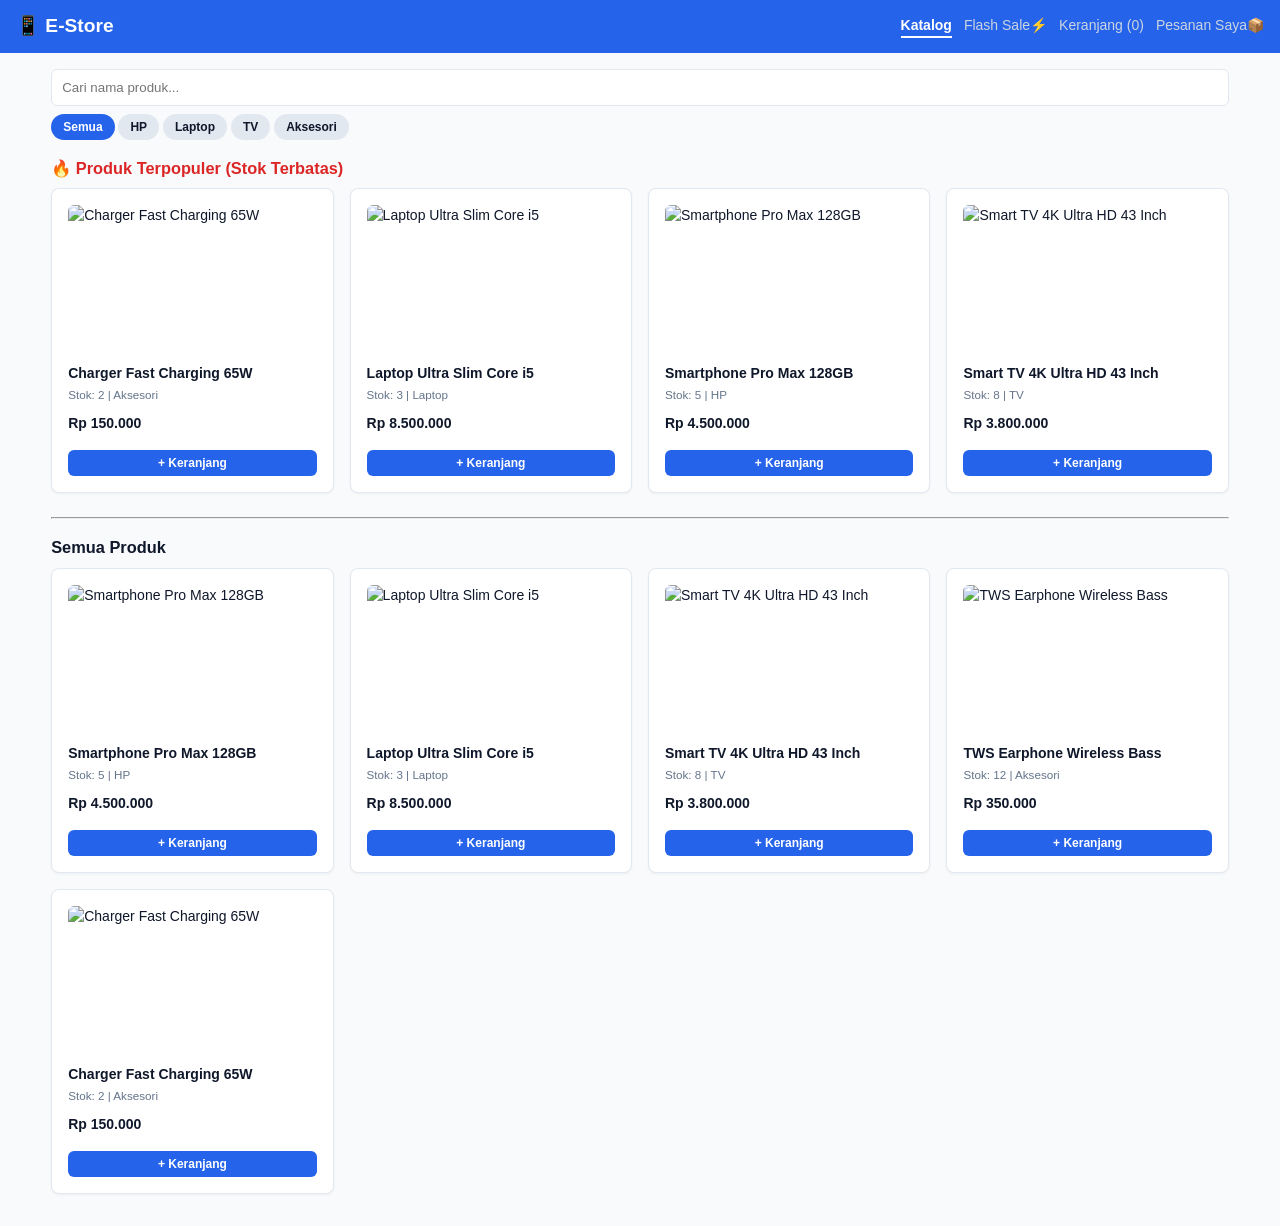
==== commit b349fbb7: "Update index.html" ====
--- a/index.html
+++ b/index.html
@@ -15,6 +15,7 @@
             <a href="#" class="nav-item active" onclick="switchCustomerTab(event, 'katalog')">Katalog</a>
             <a href="#" class="nav-item" onclick="switchCustomerTab(event, 'flashsale')">Flash Sale⚡</a>
             <a href="#" class="nav-item" onclick="switchCustomerTab(event, 'keranjang')">Keranjang (<span id="cart-count">0</span>)</a>
+            <a href="#" class="nav-item" onclick="switchCustomerTab(event, 'pesanan-cust')">Pesanan Saya📦</a>
         </nav>
     </header>
 
@@ -22,7 +23,6 @@
 
         <!-- TAB KATALOG -->
         <section id="tab-katalog" class="tab-content">
-            <!-- Pencarian & Filter -->
             <div class="search-filter-box mb-2">
                 <input type="text" id="search-input" class="form-control mb-1" placeholder="Cari nama produk..." oninput="filterProducts()">
                 <div class="category-buttons">
@@ -34,41 +34,30 @@
                 </div>
             </div>
 
-            <!-- Produk Terpopuler (Stok Paling Sedikit) -->
             <div id="section-populer" class="mb-3">
                 <h3 class="text-danger mb-1">🔥 Produk Terpopuler (Stok Terbatas)</h3>
-                <div class="grid-4 gap-2" id="grid-populer">
-                    <!-- Data diisi JS -->
-                </div>
+                <div class="grid-4 gap-2" id="grid-populer"></div>
             </div>
 
             <hr class="mb-2">
 
-            <!-- Semua Produk -->
             <h3>Semua Produk</h3>
-            <div class="grid-4 gap-2 mt-1" id="grid-produk">
-                <!-- Data diisi JS -->
-            </div>
+            <div class="grid-4 gap-2 mt-1" id="grid-produk"></div>
         </section>
 
         <!-- TAB FLASH SALE -->
         <section id="tab-flashsale-cust" class="tab-content hidden">
             <h2 class="text-danger mb-2">⚡ Promo Flash Sale Hari Ini!</h2>
-            <div class="grid-4 gap-2" id="grid-flashsale">
-                <!-- Data diisi JS -->
-            </div>
+            <div class="grid-4 gap-2" id="grid-flashsale"></div>
         </section>
 
         <!-- TAB KERANJANG & CHECKOUT -->
         <section id="tab-keranjang" class="tab-content hidden">
             <h2>Keranjang Belanja</h2>
             <div class="grid-2-custom gap-2 mt-2">
-                <!-- Daftar Item Keranjang -->
                 <div class="card">
                     <h3>Daftar Barang</h3>
-                    <div id="cart-items-list" class="mt-1">
-                        <!-- Items diisi JS -->
-                    </div>
+                    <div id="cart-items-list" class="mt-1"></div>
                     <hr class="mt-2 mb-1">
                     <div class="flex-between">
                         <strong>Total Pembayaran:</strong>
@@ -76,9 +65,8 @@
                     </div>
                 </div>
 
-                <!-- Form Checkout -->
                 <div class="card">
-                    <h3>Data Pengiriman</h3>
+                    <h3>Data Pengiriman & Pembayaran</h3>
                     <form id="form-checkout" onsubmit="handleCheckout(event)" class="mt-1">
                         <div class="form-group mb-1">
                             <label>Nama Lengkap</label>
@@ -90,11 +78,41 @@
                         </div>
                         <div class="form-group mb-1">
                             <label>Alamat Lengkap</label>
-                            <textarea id="cust-alamat" class="form-control" rows="3" placeholder="Jl. Anggrek No. 123..." required></textarea>
+                            <textarea id="cust-alamat" class="form-control" rows="2" placeholder="Jl. Anggrek No. 123..." required></textarea>
+                        </div>
+                        <div class="form-group mb-1">
+                            <label>Metode Pembayaran</label>
+                            <select id="cust-pembayaran" class="form-control" required>
+                                <option value="" disabled selected>-- Pilih Metode Pembayaran --</option>
+                                <option value="Transfer Bank BCA">Transfer Bank BCA</option>
+                                <option value="Transfer Bank BRI/Mandiri">Transfer Bank BRI / Mandiri</option>
+                                <option value="E-Wallet (DANA/OVO/GoPay)">E-Wallet (DANA / OVO / GoPay)</option>
+                                <option value="COD (Bayar di Tempat)">COD (Bayar di Tempat)</option>
+                            </select>
                         </div>
                         <button type="submit" class="btn btn-success btn-block mt-2">Buat Pesanan (Checkout)</button>
                     </form>
                 </div>
+            </div>
+        </section>
+
+        <!-- TAB PESANAN SAYA (CEK STATUS) -->
+        <section id="tab-pesanan-cust" class="tab-content hidden">
+            <h2>Cek Status Pesanan Saya</h2>
+            <p class="text-muted mb-2">Masukkan nomor telepon yang Anda gunakan saat membuat pesanan.</p>
+            
+            <div class="card mb-3">
+                <div class="form-group mb-1">
+                    <label>Nomor Telepon / WhatsApp</label>
+                    <div style="display: flex; gap: 8px;">
+                        <input type="tel" id="search-phone-input" class="form-control" placeholder="Contoh: 08123456789">
+                        <button type="button" class="btn btn-primary" onclick="searchCustomerOrder()">Cari Pesanan</button>
+                    </div>
+                </div>
+            </div>
+
+            <div id="customer-orders-container" class="flex-col gap-2">
+                <p class="text-muted text-center">Silakan masukkan nomor telepon di atas untuk menampilkan daftar pesanan Anda.</p>
             </div>
         </section>
 
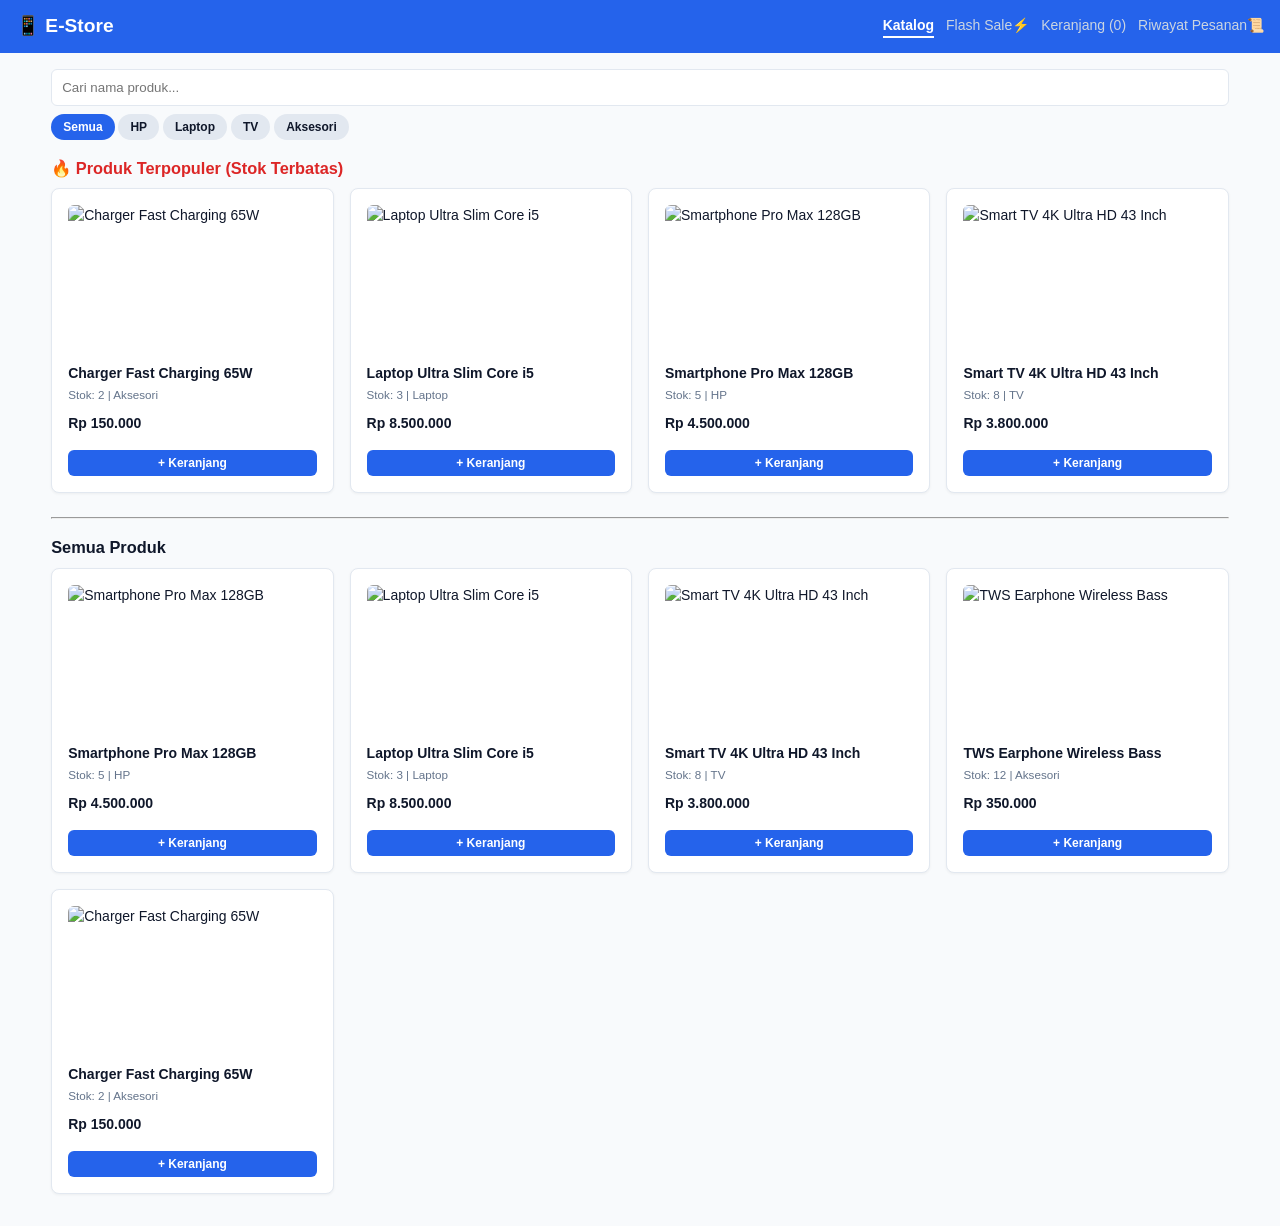
==== commit e9ac1cf2: "Update index.html" ====
--- a/index.html
+++ b/index.html
@@ -15,7 +15,7 @@
             <a href="#" class="nav-item active" onclick="switchCustomerTab(event, 'katalog')">Katalog</a>
             <a href="#" class="nav-item" onclick="switchCustomerTab(event, 'flashsale')">Flash Sale⚡</a>
             <a href="#" class="nav-item" onclick="switchCustomerTab(event, 'keranjang')">Keranjang (<span id="cart-count">0</span>)</a>
-            <a href="#" class="nav-item" onclick="switchCustomerTab(event, 'pesanan-cust')">Pesanan Saya📦</a>
+            <a href="#" class="nav-item" onclick="switchCustomerTab(event, 'pesanan-cust')">Riwayat Pesanan📜</a>
         </nav>
     </header>
 
@@ -96,10 +96,10 @@
             </div>
         </section>
 
-        <!-- TAB PESANAN SAYA (CEK STATUS) -->
+        <!-- TAB RIWAYAT PESANAN (CEK STATUS PESANAN) -->
         <section id="tab-pesanan-cust" class="tab-content hidden">
-            <h2>Cek Status Pesanan Saya</h2>
-            <p class="text-muted mb-2">Masukkan nomor telepon yang Anda gunakan saat membuat pesanan.</p>
+            <h2>Riwayat Pesanan Saya</h2>
+            <p class="text-muted mb-2">Masukkan nomor telepon untuk melacak status pesanan yang telah dibeli.</p>
             
             <div class="card mb-3">
                 <div class="form-group mb-1">
@@ -112,7 +112,7 @@
             </div>
 
             <div id="customer-orders-container" class="flex-col gap-2">
-                <p class="text-muted text-center">Silakan masukkan nomor telepon di atas untuk menampilkan daftar pesanan Anda.</p>
+                <p class="text-muted text-center card">Silakan masukkan nomor telepon di atas untuk melihat riwayat pesanan Anda.</p>
             </div>
         </section>
 
--- a/css/style.css
+++ b/css/style.css
@@ -201,4 +201,21 @@
 
 @media (min-width: 900px) {
     .grid-4 { grid-template-columns: repeat(4, 1fr); }
-}+}
+/* Tambahkan kode ini pada bagian bawah css/style.css */
+
+/* Badges Status Pesanan */
+.badge-status {
+    display: inline-block;
+    padding: 4px 10px;
+    border-radius: 12px;
+    font-size: 11px;
+    font-weight: bold;
+    color: #ffffff;
+    text-align: center;
+}
+.status-baru { background-color: #f59e0b; }      /* Kuning/Amber */
+.status-diproses { background-color: #0284c7; }  /* Biru */
+.status-dikirim { background-color: #8b5cf6; }   /* Ungu */
+.status-selesai { background-color: #16a34a; }   /* Hijau */
+.status-dibatalkan { background-color: #dc2626; }/* Merah */
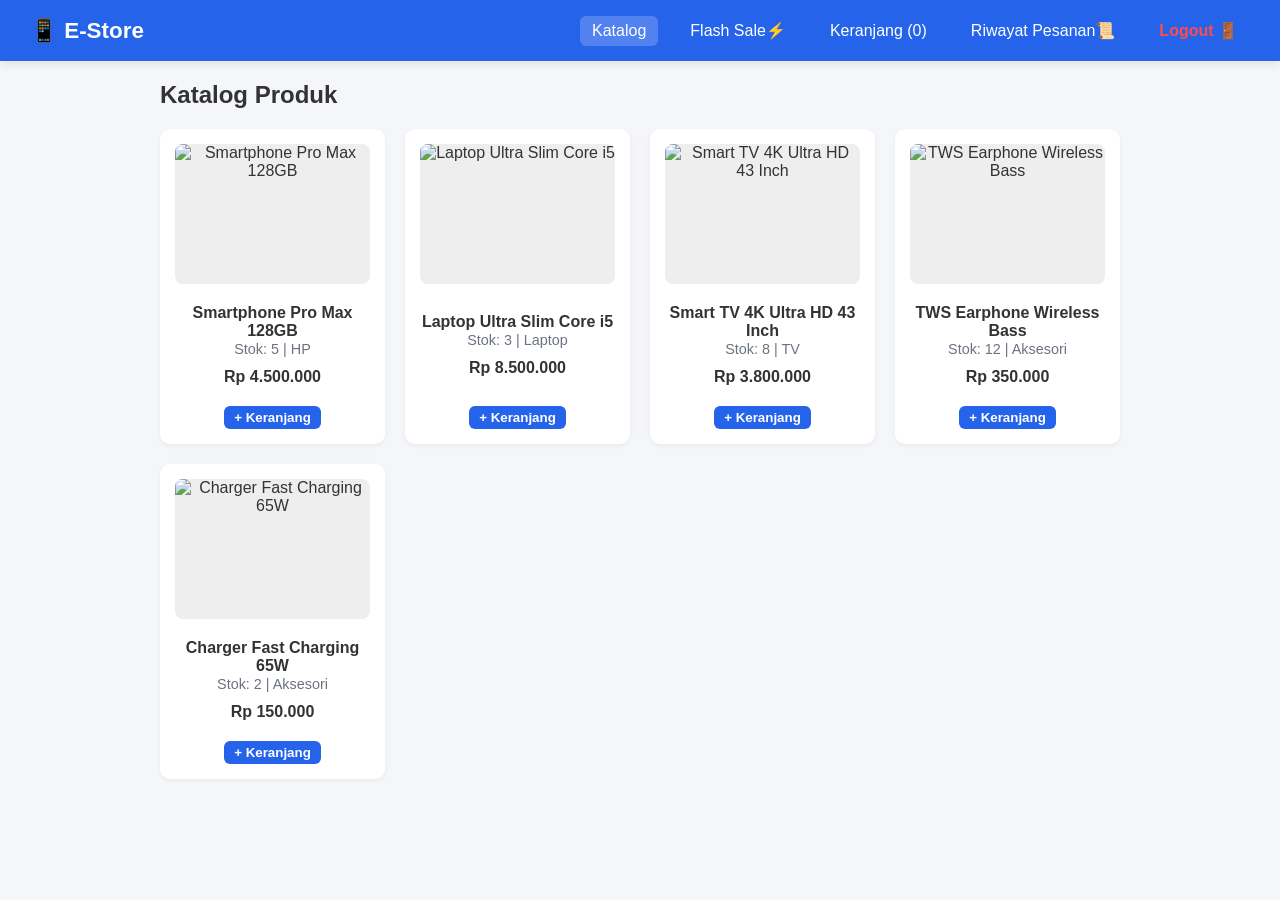
==== commit 6ede626e: "Update index.html" ====
--- a/index.html
+++ b/index.html
@@ -3,118 +3,106 @@
 <head>
     <meta charset="UTF-8">
     <meta name="viewport" content="width=device-width, initial-scale=1.0">
-    <title>E-Store Elektronik</title>
-    <link rel="stylesheet" href="css/style.css">
+    <title>Toko Online</title>
+    <style>
+        * { box-sizing: border-box; margin: 0; padding: 0; font-family: 'Segoe UI', Tahoma, Geneva, Verdana, sans-serif; }
+        body { background-color: #f4f6f9; color: #333; padding-bottom: 40px; }
+        
+        /* Navbar */
+        .navbar { background-color: #2563eb; color: white; display: flex; justify-content: space-between; align-items: center; padding: 15px 30px; position: sticky; top: 0; z-index: 100; box-shadow: 0 2px 10px rgba(0,0,0,0.1); }
+        .logo { font-size: 1.4rem; font-weight: bold; }
+        .nav-links { display: flex; gap: 20px; align-items: center; }
+        .nav-item { color: white; text-decoration: none; font-weight: 500; padding: 6px 12px; border-radius: 6px; transition: 0.2s; cursor: pointer; }
+        .nav-item:hover, .nav-item.active { background-color: rgba(255,255,255,0.2); }
+        .text-danger { color: #ff4d4d !important; font-weight: bold; }
+        
+        /* Layout & Container */
+        .container { max-width: 1000px; margin: 20px auto; padding: 0 20px; }
+        .hidden { display: none !important; }
+        
+        /* Grid Produk */
+        .grid { display: grid; grid-template-columns: repeat(auto-fill, minmax(220px, 1fr)); gap: 20px; margin-top: 20px; }
+        .card { background: white; padding: 15px; border-radius: 10px; box-shadow: 0 2px 5px rgba(0,0,0,0.05); }
+        .product-card { display: flex; flex-direction: column; justify-content: space-between; text-align: center; }
+        .product-img { width: 100%; height: 140px; object-fit: cover; border-radius: 8px; margin-bottom: 10px; background-color: #eee; }
+        
+        /* Utility */
+        .btn { background-color: #2563eb; color: white; border: none; padding: 8px 15px; border-radius: 6px; cursor: pointer; font-weight: bold; width: 100%; margin-top: 10px; }
+        .btn:hover { background-color: #1d4ed8; }
+        .btn-sm { width: auto; padding: 4px 10px; margin: 0; }
+        .btn-danger { background-color: #dc2626; }
+        .flex-between { display: flex; justify-content: space-between; align-items: center; }
+        .mt-1 { margin-top: 10px; }
+        .mt-2 { margin-top: 20px; }
+        .mb-1 { margin-bottom: 10px; }
+        .text-muted { color: #6b7280; font-size: 0.9rem; }
+        .text-primary { color: #2563eb; }
+        .badge { background: #e0e7ff; color: #3730a3; padding: 4px 8px; border-radius: 4px; font-size: 0.8rem; font-weight: bold; }
+        
+        /* Form & Cart */
+        input, textarea { width: 100%; padding: 10px; margin-top: 5px; margin-bottom: 15px; border: 1px solid #ccc; border-radius: 6px; }
+        .cart-item { display: flex; justify-content: space-between; align-items: center; padding: 10px 0; border-bottom: 1px solid #eee; }
+    </style>
 </head>
 <body>
 
     <!-- Header Navbar Toko -->
-    <header class="navbar bg-primary text-white sticky-top">
+    <header class="navbar">
         <div class="logo">📱 E-Store</div>
         <nav class="nav-links">
-            <a href="#" class="nav-item active" onclick="switchCustomerTab(event, 'katalog')">Katalog</a>
-            <a href="#" class="nav-item" onclick="switchCustomerTab(event, 'flashsale')">Flash Sale⚡</a>
-            <a href="#" class="nav-item" onclick="switchCustomerTab(event, 'keranjang')">Keranjang (<span id="cart-count">0</span>)</a>
-            <a href="#" class="nav-item" onclick="switchCustomerTab(event, 'pesanan-cust')">Riwayat Pesanan📜</a>
+            <a id="nav-katalog" class="nav-item active" onclick="switchCustomerTab(event, 'katalog')">Katalog</a>
+            <a id="nav-flashsale" class="nav-item" onclick="switchCustomerTab(event, 'flashsale')">Flash Sale⚡</a>
+            <a id="nav-keranjang" class="nav-item" onclick="switchCustomerTab(event, 'keranjang')">Keranjang (<span id="cart-count">0</span>)</a>
+            <a id="nav-pesanan-cust" class="nav-item" onclick="switchCustomerTab(event, 'pesanan-cust')">Riwayat Pesanan📜</a>
+            <a class="nav-item text-danger" onclick="logoutCustomer()">Logout 🚪</a>
         </nav>
     </header>
 
-    <div class="container mt-2 mb-4">
+    <div class="container">
+        
+        <!-- Tab 1: Katalog Produk -->
+        <div id="tab-katalog" class="tab-content">
+            <h2>Katalog Produk</h2>
+            <div id="grid-produk" class="grid"></div>
+        </div>
 
-        <!-- TAB KATALOG -->
-        <section id="tab-katalog" class="tab-content">
-            <div class="search-filter-box mb-2">
-                <input type="text" id="search-input" class="form-control mb-1" placeholder="Cari nama produk..." oninput="filterProducts()">
-                <div class="category-buttons">
-                    <button type="button" class="btn btn-sm btn-category active" onclick="filterCategory(event, 'Semua')">Semua</button>
-                    <button type="button" class="btn btn-sm btn-category" onclick="filterCategory(event, 'HP')">HP</button>
-                    <button type="button" class="btn btn-sm btn-category" onclick="filterCategory(event, 'Laptop')">Laptop</button>
-                    <button type="button" class="btn btn-sm btn-category" onclick="filterCategory(event, 'TV')">TV</button>
-                    <button type="button" class="btn btn-sm btn-category" onclick="filterCategory(event, 'Aksesori')">Aksesori</button>
+        <!-- Tab 2: Flash Sale -->
+        <div id="tab-flashsale-cust" class="tab-content hidden">
+            <h2>Flash Sale Hari Ini ⚡</h2>
+            <div id="grid-flashsale" class="grid"></div>
+        </div>
+
+        <!-- Tab 3: Keranjang & Checkout -->
+        <div id="tab-keranjang" class="tab-content hidden">
+            <h2>Keranjang Belanja</h2>
+            <div class="card mt-2">
+                <div id="cart-items-container"></div>
+                <hr class="mt-1 mb-1">
+                <div class="flex-between">
+                    <h3>Total:</h3>
+                    <h3 id="cart-total" class="text-primary">Rp 0</h3>
                 </div>
             </div>
 
-            <div id="section-populer" class="mb-3">
-                <h3 class="text-danger mb-1">🔥 Produk Terpopuler (Stok Terbatas)</h3>
-                <div class="grid-4 gap-2" id="grid-populer"></div>
+            <div class="card mt-2">
+                <h3>Form Checkout</h3>
+                <form id="checkout-form" onsubmit="processCheckout(event)">
+                    <label>Nama Penerima:</label>
+                    <input type="text" id="checkout-nama" placeholder="Masukkan nama kamu" required>
+                    
+                    <label>Alamat Pengiriman:</label>
+                    <textarea id="checkout-alamat" placeholder="Masukkan alamat lengkap" rows="3" required></textarea>
+                    
+                    <button type="submit" class="btn">Buat Pesanan Sekarang</button>
+                </form>
             </div>
+        </div>
 
-            <hr class="mb-2">
-
-            <h3>Semua Produk</h3>
-            <div class="grid-4 gap-2 mt-1" id="grid-produk"></div>
-        </section>
-
-        <!-- TAB FLASH SALE -->
-        <section id="tab-flashsale-cust" class="tab-content hidden">
-            <h2 class="text-danger mb-2">⚡ Promo Flash Sale Hari Ini!</h2>
-            <div class="grid-4 gap-2" id="grid-flashsale"></div>
-        </section>
-
-        <!-- TAB KERANJANG & CHECKOUT -->
-        <section id="tab-keranjang" class="tab-content hidden">
-            <h2>Keranjang Belanja</h2>
-            <div class="grid-2-custom gap-2 mt-2">
-                <div class="card">
-                    <h3>Daftar Barang</h3>
-                    <div id="cart-items-list" class="mt-1"></div>
-                    <hr class="mt-2 mb-1">
-                    <div class="flex-between">
-                        <strong>Total Pembayaran:</strong>
-                        <strong id="cart-total-price" class="text-primary fs-large">Rp 0</strong>
-                    </div>
-                </div>
-
-                <div class="card">
-                    <h3>Data Pengiriman & Pembayaran</h3>
-                    <form id="form-checkout" onsubmit="handleCheckout(event)" class="mt-1">
-                        <div class="form-group mb-1">
-                            <label>Nama Lengkap</label>
-                            <input type="text" id="cust-nama" class="form-control" placeholder="Nama Anda" required>
-                        </div>
-                        <div class="form-group mb-1">
-                            <label>No. Telepon / Whatsapp</label>
-                            <input type="tel" id="cust-phone" class="form-control" placeholder="08123456789" required>
-                        </div>
-                        <div class="form-group mb-1">
-                            <label>Alamat Lengkap</label>
-                            <textarea id="cust-alamat" class="form-control" rows="2" placeholder="Jl. Anggrek No. 123..." required></textarea>
-                        </div>
-                        <div class="form-group mb-1">
-                            <label>Metode Pembayaran</label>
-                            <select id="cust-pembayaran" class="form-control" required>
-                                <option value="" disabled selected>-- Pilih Metode Pembayaran --</option>
-                                <option value="Transfer Bank BCA">Transfer Bank BCA</option>
-                                <option value="Transfer Bank BRI/Mandiri">Transfer Bank BRI / Mandiri</option>
-                                <option value="E-Wallet (DANA/OVO/GoPay)">E-Wallet (DANA / OVO / GoPay)</option>
-                                <option value="COD (Bayar di Tempat)">COD (Bayar di Tempat)</option>
-                            </select>
-                        </div>
-                        <button type="submit" class="btn btn-success btn-block mt-2">Buat Pesanan (Checkout)</button>
-                    </form>
-                </div>
-            </div>
-        </section>
-
-        <!-- TAB RIWAYAT PESANAN (CEK STATUS PESANAN) -->
-        <section id="tab-pesanan-cust" class="tab-content hidden">
-            <h2>Riwayat Pesanan Saya</h2>
-            <p class="text-muted mb-2">Masukkan nomor telepon untuk melacak status pesanan yang telah dibeli.</p>
-            
-            <div class="card mb-3">
-                <div class="form-group mb-1">
-                    <label>Nomor Telepon / WhatsApp</label>
-                    <div style="display: flex; gap: 8px;">
-                        <input type="tel" id="search-phone-input" class="form-control" placeholder="Contoh: 08123456789">
-                        <button type="button" class="btn btn-primary" onclick="searchCustomerOrder()">Cari Pesanan</button>
-                    </div>
-                </div>
-            </div>
-
-            <div id="customer-orders-container" class="flex-col gap-2">
-                <p class="text-muted text-center card">Silakan masukkan nomor telepon di atas untuk melihat riwayat pesanan Anda.</p>
-            </div>
-        </section>
+        <!-- Tab 4: Riwayat Pesanan Terakhir -->
+        <div id="tab-pesanan-cust" class="tab-content hidden">
+            <h2>Riwayat Pesanan Terakhir</h2>
+            <div id="customer-orders-container" class="mt-2"></div>
+        </div>
 
     </div>
 
